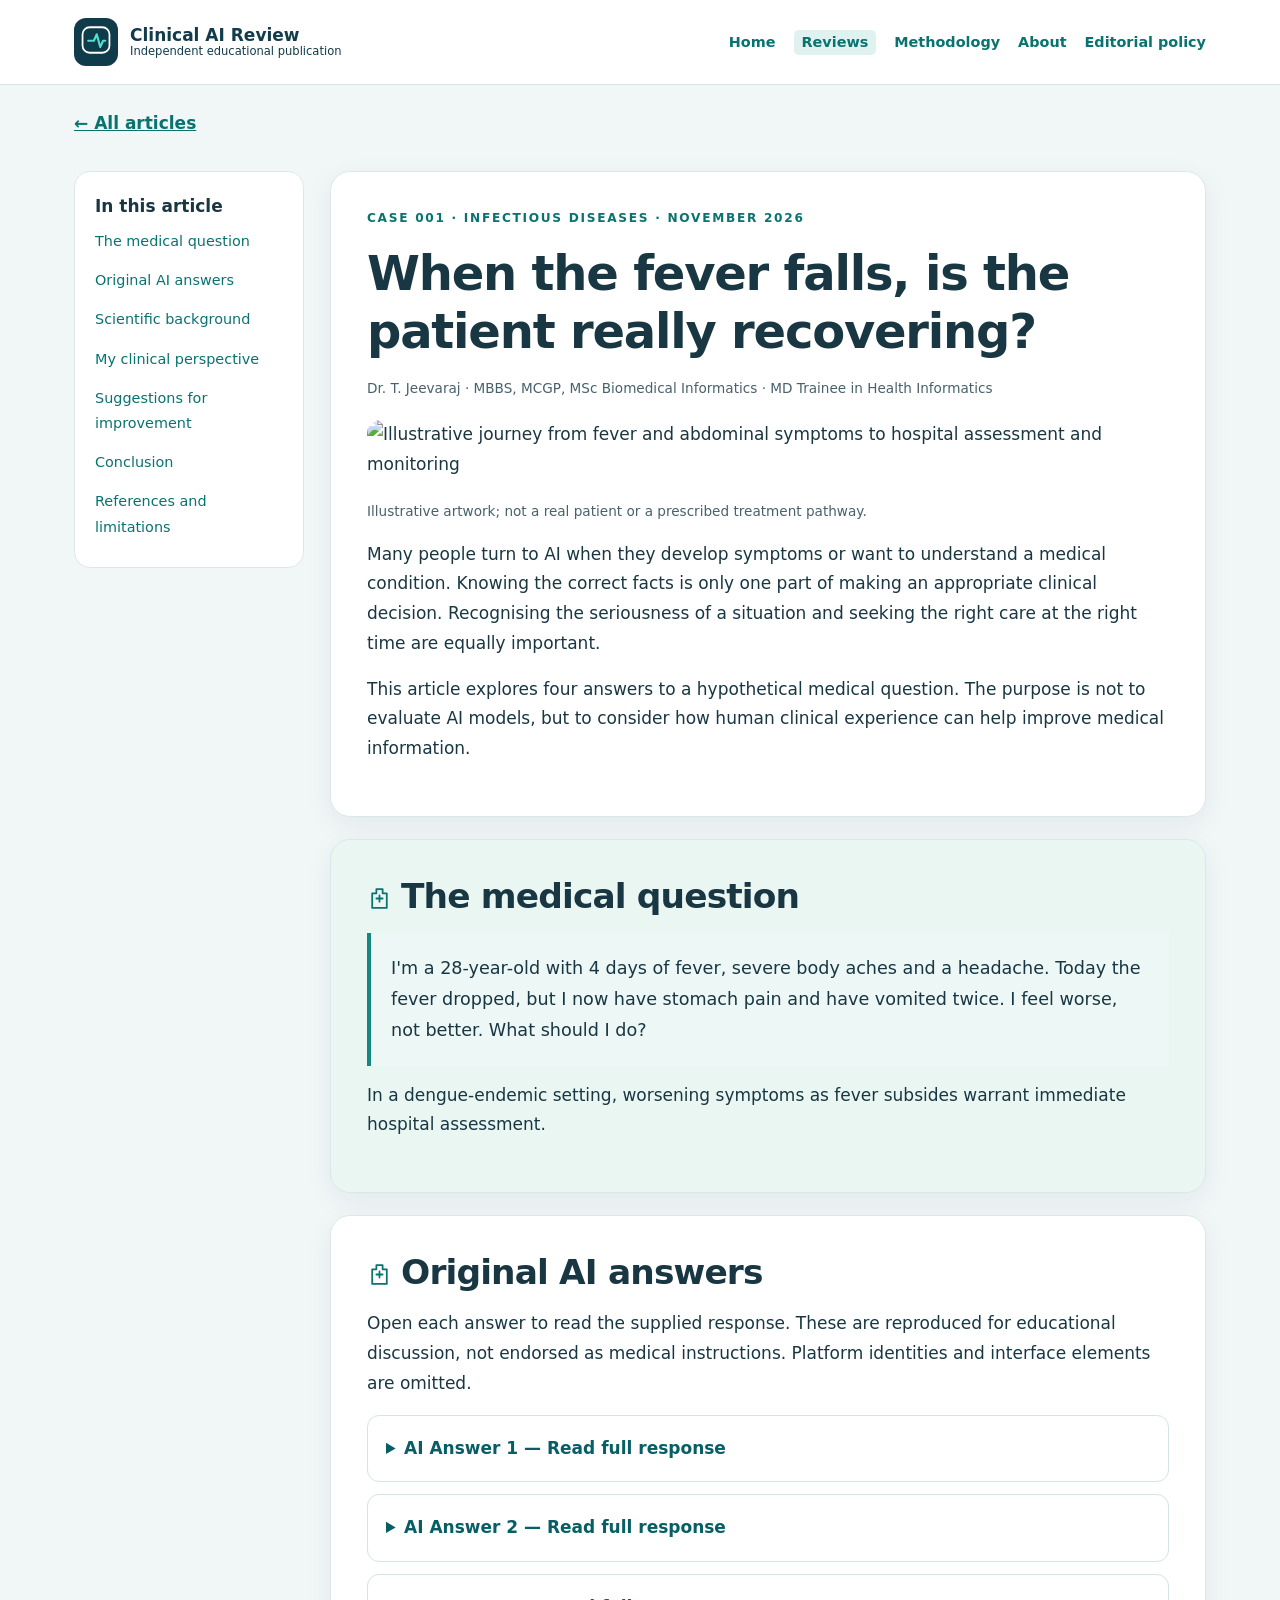
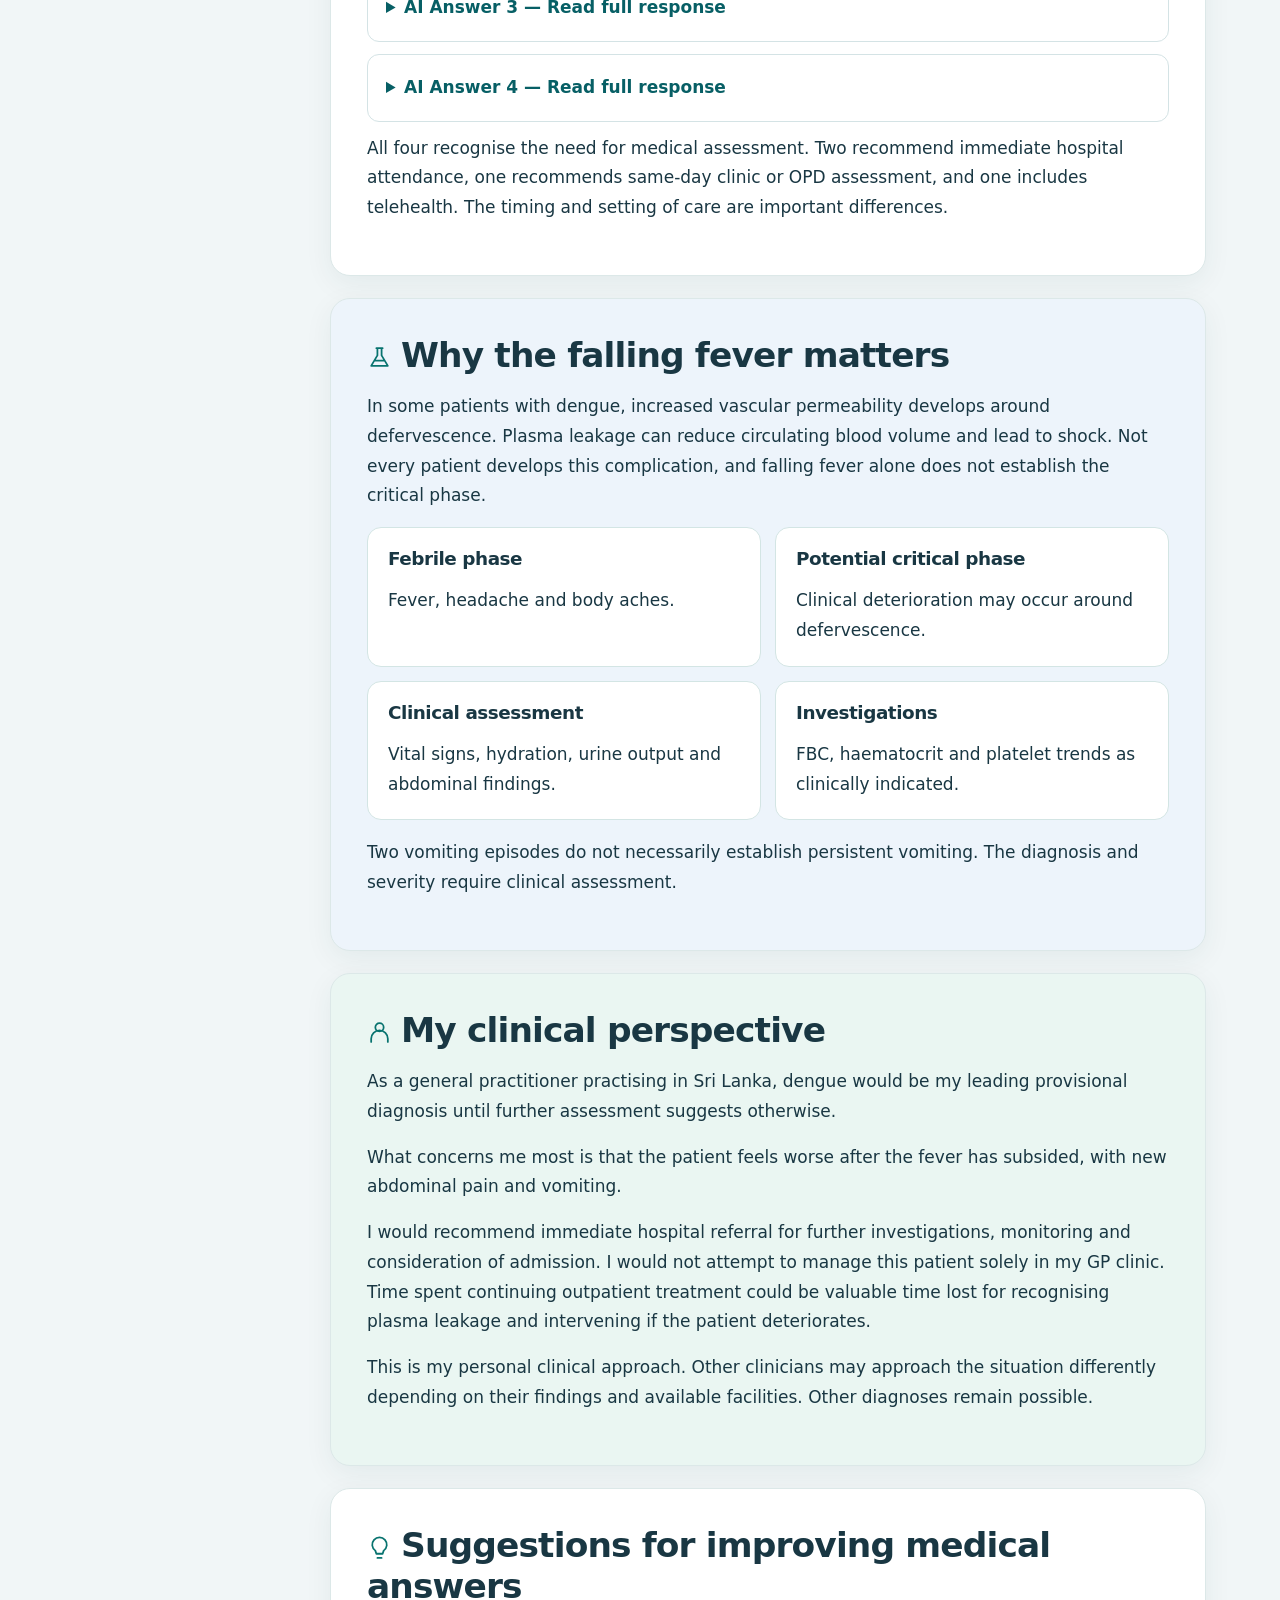
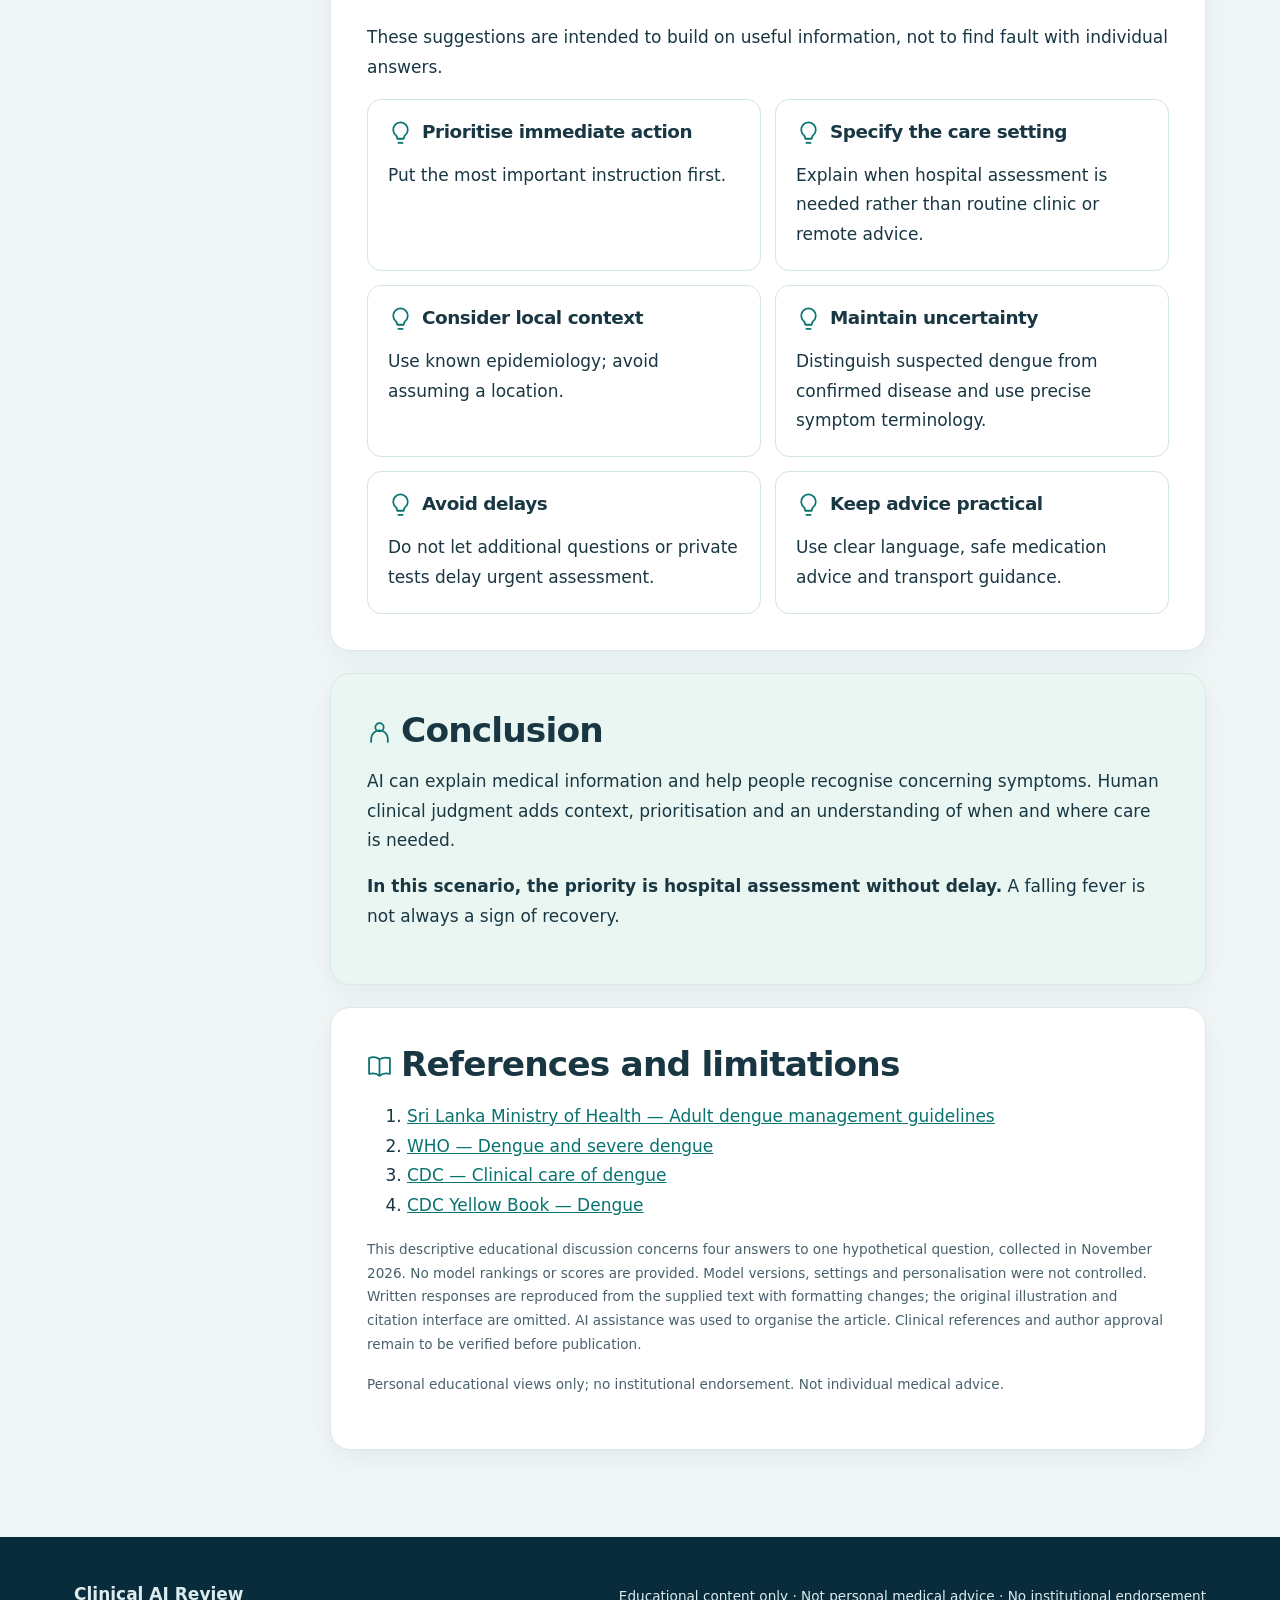
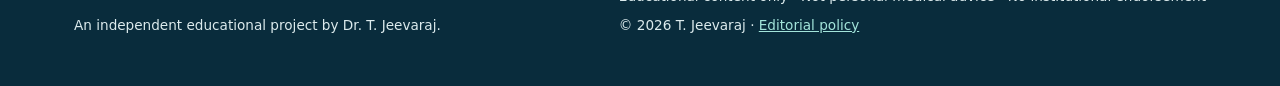
==== 001.html @ 54a38a6d "Add files via upload" ====
<!DOCTYPE html>

<html lang="en"><head>
<!-- GA4: public pages only; no advertising personalization -->
<meta charset="utf-8"/><meta content="width=device-width, initial-scale=1" name="viewport"/><meta content="#082b3b" name="theme-color"/><meta content="A clinical perspective on four AI-generated answers about possible dengue warning signs." name="description"/><title>When the fever falls, is the patient really recovering? | Clinical AI Review</title><link href="https://drjeevaraj.com/001.html" rel="canonical"/><link href="assets/favicon.svg" rel="icon" type="image/svg+xml"/><meta content="article" property="og:type"/><meta content="When the fever falls, is the patient really recovering?" property="og:title"/><meta content="A clinical perspective on four AI-generated answers about possible dengue warning signs." property="og:description"/><meta content="https://drjeevaraj.com/001.html" property="og:url"/><meta content="https://drjeevaraj.com/assets/001-dengue.webp" property="og:image"/><meta content="summary_large_image" name="twitter:card"/><style>*{box-sizing:border-box}html{scroll-behavior:smooth;scroll-padding-top:95px}body{margin:0;font:17px/1.75 system-ui,Segoe UI,Arial,sans-serif;color:#193743;background:#f1f6f7}a{color:#08736f}img{max-width:100%;display:block}h1,h2,h3{line-height:1.2;margin:0 0 16px;letter-spacing:-.025em}h1{font-size:clamp(2.3rem,5vw,4rem)}h2{font-size:clamp(1.5rem,3vw,2.15rem)}h3{font-size:1.15rem}p{margin:0 0 16px}.wrap{max-width:1180px;margin:auto;padding:0 24px}.header{background:white;position:sticky;top:0;z-index:10;border-bottom:1px solid #d6e4e5}.head-inner,.foot-grid{display:flex;align-items:center;justify-content:space-between;gap:24px;padding-block:18px}.brand{display:flex;align-items:center;gap:12px;text-decoration:none;color:#123b4b;font-weight:750;line-height:1.2}.brand small{display:block;font-size:.72rem;font-weight:400}.brand-symbol{background:#103b4b;color:white;border-radius:12px;padding:5px}.nav{display:flex;gap:18px;flex-wrap:wrap}.nav a{text-decoration:none;font-size:.9rem;font-weight:650}.nav [aria-current]{background:#e0f2ef;padding:0 8px;border-radius:5px}.menu-button{display:none}.skip{position:absolute;left:-9999px}.skip:focus{left:10px;top:10px;background:white;z-index:20}.hero{background:linear-gradient(120deg,#082c40,#12545c);color:white;padding:38px 0}.hero-grid{display:grid;grid-template-columns:1fr 1.2fr;gap:35px;align-items:center}.hero img{border-radius:18px;box-shadow:0 15px 35px #001d3955}.kicker{font-size:.76rem;font-weight:800;letter-spacing:.14em;text-transform:uppercase;color:#08736f}.hero .kicker{color:#9ee9df}.layout{display:grid;grid-template-columns:230px minmax(0,1fr);gap:26px;padding-block:32px 65px}.toc{position:sticky;top:105px;align-self:start;background:white;border:1px solid #dce8e8;border-radius:16px;padding:20px}.toc a{display:block;text-decoration:none;padding:7px 0;font-size:.9rem}.card{background:white;border:1px solid #dce8e8;border-radius:20px;padding:clamp(20px,4vw,36px);margin-bottom:22px;box-shadow:0 8px 28px #123b4610}.card.tint{background:#eaf6f2}.card.blue{background:#edf4fb}.meta{font-size:.85rem;color:#48616b}.cover{width:100%;border-radius:14px;margin:20px 0}.grid{display:grid;grid-template-columns:repeat(2,minmax(0,1fr));gap:14px}.tile{padding:20px;border-radius:14px;background:#fff;border:1px solid #d3e5e4}.tile p{margin:0}.icon{display:inline-flex;vertical-align:middle;margin-right:9px;color:#08736f}.icon svg{width:25px;height:25px;fill:none;stroke:currentColor;stroke-width:1.7;stroke-linecap:round;stroke-linejoin:round}blockquote{margin:15px 0;padding:20px;border-left:4px solid #15877e;background:#edf7f5;font-size:1.1rem}details{border:1px solid #d4e3e5;border-radius:12px;margin:12px 0;background:white}summary{cursor:pointer;padding:18px;font-weight:750;color:#075f65}.answer{padding:0 20px 20px;white-space:pre-wrap;overflow-wrap:anywhere;font-size:.96rem}.footer{background:#092c3c;color:#dcebed;padding:25px 0}.footer a{color:#a3e5db}.footer p{font-size:.85rem;margin:5px 0}.contact-mini{display:none}a:focus-visible,summary:focus-visible{outline:3px solid #c28a35;outline-offset:4px}@media(max-width:800px){.hero-grid,.layout{grid-template-columns:1fr}.toc{position:static}.head-inner,.foot-grid{flex-wrap:wrap}.nav{gap:12px}.grid{grid-template-columns:1fr}.header{position:static}}@media print{.header,.toc,.hero,.footer{display:none}.layout{display:block}.card{box-shadow:none;break-inside:auto}body{background:white}}</style></head><body><a class="skip" href="#main">Skip to content</a><header class="header"><div class="wrap head-inner"><a class="brand" href="index.html"><span aria-hidden="true" class="brand-symbol"><svg fill="none" height="34" viewbox="0 0 48 48" width="34"><rect height="36" rx="10" stroke="currentColor" stroke-width="2.5" width="38" x="5" y="6"></rect><path d="M13 25h8l4-9 5 18 4-9h3" stroke="#50e1ce" stroke-linecap="round" stroke-linejoin="round" stroke-width="3"></path></svg></span><span>Clinical <b>AI Review</b><small>Independent educational publication</small></span></a><nav aria-label="Main navigation" class="nav" id="nav"><a href="index.html">Home</a><a aria-current="page" href="reviews.html">Reviews</a><a href="methodology.html">Methodology</a><a href="about.html">About</a><a href="editorial-policy.html">Editorial policy</a></nav></div></header><main id="main"><div class="wrap" style="padding-top:24px"><a href="reviews.html" style="color:#08736f;font-weight:700">← All articles</a></div><div class="wrap layout"><aside aria-label="Article contents" class="toc"><strong>In this article</strong><a href="#scenario">The medical question</a><a href="#answers">Original AI answers</a><a href="#science">Scientific background</a><a href="#perspective">My clinical perspective</a><a href="#suggestions">Suggestions for improvement</a><a href="#conclusion">Conclusion</a><a href="#references">References and limitations</a></aside><article><section class="card"><p class="kicker">Case 001 · Infectious diseases · November 2026</p><h2 style="font-size:clamp(2rem,4vw,3rem)">When the fever falls, is the patient really recovering?</h2><p class="meta">Dr. T. Jeevaraj · MBBS, MCGP, MSc Biomedical Informatics · MD Trainee in Health Informatics</p><img alt="Illustrative journey from fever and abdominal symptoms to hospital assessment and monitoring" class="cover" src="assets/001-dengue.webp"/><p class="meta">Illustrative artwork; not a real patient or a prescribed treatment pathway.</p><p>Many people turn to AI when they develop symptoms or want to understand a medical condition. Knowing the correct facts is only one part of making an appropriate clinical decision. Recognising the seriousness of a situation and seeking the right care at the right time are equally important.</p><p>This article explores four answers to a hypothetical medical question. The purpose is not to evaluate AI models, but to consider how human clinical experience can help improve medical information.</p></section><section class="card tint" id="scenario"><h2><span aria-hidden="true" class="icon"><svg viewbox="0 0 24 24"><path d="M9 3h6v4h4v14H5V7h4z M9 12h6 M12 9v6"></path></svg></span>The medical question</h2><blockquote>I'm a 28-year-old with 4 days of fever, severe body aches and a headache. Today the fever dropped, but I now have stomach pain and have vomited twice. I feel worse, not better. What should I do?</blockquote><p>In a dengue-endemic setting, worsening symptoms as fever subsides warrant immediate hospital assessment.</p></section><section class="card" id="answers"><h2><span aria-hidden="true" class="icon"><svg viewbox="0 0 24 24"><path d="M9 3h6v4h4v14H5V7h4z M9 12h6 M12 9v6"></path></svg></span>Original AI answers</h2><p>Open each answer to read the supplied response. These are reproduced for educational discussion, not endorsed as medical instructions. Platform identities and interface elements are omitted.</p><details><summary>AI Answer 1 — Read full response</summary><div class="answer">Urgent medical attention needed – go to hospital now

I am concerned about your symptoms, particularly the combination of:
Four days of fever.
Severe body aches and headache.
Fever suddenly decreasing today.
New abdominal pain.
Vomiting twice.
Feeling worse despite the fever coming down.

Please do not assume that the falling fever means you are recovering.
One important possibility is dengue fever with warning signs, particularly as you are in Sri Lanka.

1. Why I am concerned
In dengue, the period around the time the fever subsides can be particularly dangerous.
The critical phase of dengue
Days 1–3: Fever, headache, muscle and joint pain.
Days 3–7: Fever may decrease, but plasma leakage can develop.
Recovery phase: Fluid balance gradually normalises.
Important: Abdominal pain and persistent vomiting are recognised dengue warning signs.
The underlying concern is plasma leakage from blood vessels, which can reduce circulating blood volume and potentially cause dengue shock.
Other conditions, including other viral infections and gastrointestinal illnesses, are also possible. You need an in-person assessment to distinguish them.

2. What you should do now
Go to the nearest hospital emergency department immediately. Do not wait until tomorrow.
Tell the doctor: "I have had four days of fever. The fever has subsided today, but I developed abdominal pain and vomiting and feel increasingly unwell. I am concerned about dengue warning signs."
The doctor may need to arrange:
Full Blood Count (FBC), including platelet count and haematocrit.
Serial FBC monitoring to assess trends.
Dengue testing, depending on the day of illness and clinical assessment.
Assessment of blood pressure, pulse, hydration and urine output.
Further investigations if necessary.
Sri Lanka's Ministry of Health dengue guidelines specifically identify abdominal pain and persistent vomiting after day three as admission warning signs.

3. While travelling to hospital
Do not drive yourself. Ask someone to accompany you.
If you can tolerate fluids, take small, frequent sips.
Avoid aspirin, ibuprofen, diclofenac and mefenamic acid.
Do not take steroids.
Avoid unnecessary medications.
Do not delay hospital assessment to obtain a blood test privately.
If you develop faintness, cold clammy hands, difficulty breathing, bleeding, confusion or severe weakness, seek emergency ambulance assistance.

4. A nearby hospital
If you are currently in Kataragama:
District Hospital Kataragama
Kataragama, Sri Lanka
Phone: +94 47 223 5261
Listed as open 24 hours
If you are elsewhere, go to your nearest hospital emergency department instead.

5. Please answer these questions when you can – but do not delay going to hospital
Where exactly is your abdominal pain: upper abdomen, around the navel, or lower abdomen?
Is the pain mild, moderate or severe?
Are you able to drink water without vomiting?
When did you last pass urine?
Have you noticed any bleeding from your gums or nose, red spots on your skin, or black stools?
My main message: A falling fever accompanied by new abdominal pain and vomiting on day four is a potentially important warning pattern for dengue. Early hospital assessment and monitoring can prevent serious complications. Please go now.</div><div class="meta" style="padding:0 20px 20px">Original answer included national and WHO sources. See references below. Local hospital details have not been verified; do not abruptly stop prescribed steroids.</div></details><details><summary>AI Answer 2 — Read full response</summary><div class="answer">Please get to a hospital today, now rather than tomorrow. The pattern you describe is a recognised warning sign, and it's better to be checked and told it's nothing.

Why this is concerning: Fever for several days, then the fever falling off while you feel worse, with abdominal pain and repeated vomiting, is the classic picture of the "critical phase" of dengue, which typically begins around days 3 to 7 as the fever settles. Dengue is common in Sri Lanka. In this phase, plasma can leak out of blood vessels and platelets can fall, and people can deteriorate quickly even though the fever has gone. Other illnesses can look similar (typhoid, leptospirosis, appendicitis and others), so you need an examination and blood tests either way. I can't diagnose you from here.

What to do:
- Go to the nearest government hospital with an emergency or treatment unit, or a hospital with a lab that can do a same-day full blood count with haematocrit. If someone can take you, go now. If you feel faint or can't get there safely, call 1990 (Suwa Seriya).
- Tell them the day your fever started, the day it dropped, and that you have abdominal pain and vomiting. Ask for a full blood count with haematocrit and for monitoring.

Call an ambulance or go immediately if you have:
- Worsening or severe abdominal pain, or vomiting that won't stop
- Any bleeding (gums, nose, black or bloody stool or vomit, heavy period)
- Drowsiness, confusion or restlessness
- Cold, clammy hands and feet, dizziness or fainting when you stand
- Very little urine, or none for 6 hours or more
- Difficulty breathing

Until you're seen:
- Sip fluids steadily, such as ORS, king coconut water or rice water, even if you only manage small amounts.
- If you need something for pain or fever, use paracetamol only. Avoid ibuprofen, diclofenac, aspirin and other anti-inflammatories, which can increase bleeding risk.
- Don't take herbal remedies or injections from unsupervised sources.

If you're alone, let someone know where you are and that you're heading to hospital. I hope it turns out to be something manageable. Do you have someone who can take you?</div></details><details><summary>AI Answer 3 — Read full response</summary><div class="answer">Seek urgent medical evaluation today. Feeling significantly worse with new stomach pain and persistent vomiting right after a 4-day fever drops is a classic red flag—particularly in regions like Sri Lanka where dengue fever is common.

In dengue, the period right when the fever subsides (typically days 3 to 7) marks the start of the critical phase. Rather than signaling recovery, a drop in fever accompanied by severe abdominal pain, persistent vomiting, or worsening fatigue can indicate plasma leakage and requires prompt clinical assessment and a blood test (such as a Full Blood Count to check platelets and hematocrit).

Immediate Steps to Take
1. Go to an urgent care clinic or hospital outpatient department (OPD) today for a physical exam and blood tests. Do not wait to see if it improves overnight.
2. Avoid NSAIDs and aspirin. Do not take ibuprofen, diclofenac, mefenamic acid, naproxen, or aspirin for pain or body aches—these increase the risk of serious bleeding if you have dengue. Only use paracetamol (acetaminophen) if needed for pain, staying within safe dosing limits.
3. Hydrate carefully. Take small, frequent sips of oral rehydration solution (ORS), king coconut water, clear broth, or water to replace fluids lost from vomiting. Avoid dark-colored drinks (like cola or red/brown juices) so they aren't confused with blood if you vomit again.
4. Rest completely and arrange for someone to accompany you to the clinic or stay with you.

Go to the Emergency Room (ETU) Immediately If You Develop:
- Severe or worsening abdominal pain or tenderness
- Inability to keep any fluids down (persistent vomiting)
- Bleeding from your gums or nose, blood in your vomit, or black/tarry stools
- Dizziness, lightheadedness, fainting, or cold, clammy skin
- Extreme restlessness, drowsiness, or difficulty breathing

Want to know what specific blood tests a doctor will likely run and how to prepare for the visit?</div></details><details><summary>AI Answer 4 — Read full response</summary><div class="answer">Seek medical evaluation promptly—today if possible.
Your symptoms (4 days of fever + severe body aches + headache, then fever dropping but new stomach pain + vomiting and feeling worse) are not something to “wait out” at home. The shift after the fever falls can occur with common viral illnesses, but it can also signal complications or other conditions that need assessment (dehydration, secondary infection, or regionally important illnesses such as dengue or other vector-borne diseases, among others).

What to do right now
Contact a doctor, urgent care, or telehealth service today and describe the full timeline.
Go to an emergency department / ER sooner if you develop any of these: inability to keep fluids down, severe or worsening abdominal pain, high fever returning, dizziness/lightheadedness, confusion, bloody vomit or stool, chest pain, difficulty breathing, reduced urine output, or signs of severe dehydration.
Sip clear fluids (oral rehydration solution, water, diluted electrolyte drinks) in small amounts frequently. Avoid solid food until vomiting settles; then restart with bland items if tolerated.
Rest. Do not take additional over-the-counter medications (especially NSAIDs like ibuprofen or aspirin if there is any concern for bleeding risk or certain infections) without medical advice. Acetaminophen/paracetamol may be appropriate for residual aches if a clinician confirms it is safe for you, but confirm dosing and suitability first.
Note any recent travel, insect bites, sick contacts, food history, or other symptoms (rash, bleeding gums, joint pain, etc.) to tell the clinician.
This is not a diagnosis and cannot replace an in-person evaluation with history, exam, and any needed tests (blood work, etc.). Feeling worse after the fever breaks is a reason to get checked rather than assume recovery is underway.
If you are in an area with known circulating infections that feature fever followed by GI symptoms, mention that local context to the clinician. Please get assessed soon.</div></details><p>All four recognise the need for medical assessment. Two recommend immediate hospital attendance, one recommends same-day clinic or OPD assessment, and one includes telehealth. The timing and setting of care are important differences.</p></section><section class="card blue" id="science"><h2><span aria-hidden="true" class="icon"><svg viewbox="0 0 24 24"><path d="M9 3h6 M10 3v7l-6 10h16l-6-10V3 M7 15h10"></path></svg></span>Why the falling fever matters</h2><p>In some patients with dengue, increased vascular permeability develops around defervescence. Plasma leakage can reduce circulating blood volume and lead to shock. Not every patient develops this complication, and falling fever alone does not establish the critical phase.</p><div class="grid"><div class="tile"><h3>Febrile phase</h3><p>Fever, headache and body aches.</p></div><div class="tile"><h3>Potential critical phase</h3><p>Clinical deterioration may occur around defervescence.</p></div><div class="tile"><h3>Clinical assessment</h3><p>Vital signs, hydration, urine output and abdominal findings.</p></div><div class="tile"><h3>Investigations</h3><p>FBC, haematocrit and platelet trends as clinically indicated.</p></div></div><p style="margin-top:18px">Two vomiting episodes do not necessarily establish persistent vomiting. The diagnosis and severity require clinical assessment.</p></section><section class="card tint" id="perspective"><h2><span aria-hidden="true" class="icon"><svg viewbox="0 0 24 24"><circle cx="12" cy="7" r="4"></circle><path d="M4 21v-3a8 8 0 0 1 16 0v3"></path></svg></span>My clinical perspective</h2><p>As a general practitioner practising in Sri Lanka, dengue would be my leading provisional diagnosis until further assessment suggests otherwise.</p><p>What concerns me most is that the patient feels worse after the fever has subsided, with new abdominal pain and vomiting.</p><p>I would recommend immediate hospital referral for further investigations, monitoring and consideration of admission. I would not attempt to manage this patient solely in my GP clinic. Time spent continuing outpatient treatment could be valuable time lost for recognising plasma leakage and intervening if the patient deteriorates.</p><p>This is my personal clinical approach. Other clinicians may approach the situation differently depending on their findings and available facilities. Other diagnoses remain possible.</p></section><section class="card" id="suggestions"><h2><span aria-hidden="true" class="icon"><svg viewbox="0 0 24 24"><path d="M9 18h6 M10 22h4 M8 15a7 7 0 1 1 8 0l-1 3H9z"></path></svg></span>Suggestions for improving medical answers</h2><p>These suggestions are intended to build on useful information, not to find fault with individual answers.</p><div class="grid"><div class="tile"><h3><span aria-hidden="true" class="icon"><svg viewbox="0 0 24 24"><path d="M9 18h6 M10 22h4 M8 15a7 7 0 1 1 8 0l-1 3H9z"></path></svg></span>Prioritise immediate action</h3><p>Put the most important instruction first.</p></div><div class="tile"><h3><span aria-hidden="true" class="icon"><svg viewbox="0 0 24 24"><path d="M9 18h6 M10 22h4 M8 15a7 7 0 1 1 8 0l-1 3H9z"></path></svg></span>Specify the care setting</h3><p>Explain when hospital assessment is needed rather than routine clinic or remote advice.</p></div><div class="tile"><h3><span aria-hidden="true" class="icon"><svg viewbox="0 0 24 24"><path d="M9 18h6 M10 22h4 M8 15a7 7 0 1 1 8 0l-1 3H9z"></path></svg></span>Consider local context</h3><p>Use known epidemiology; avoid assuming a location.</p></div><div class="tile"><h3><span aria-hidden="true" class="icon"><svg viewbox="0 0 24 24"><path d="M9 18h6 M10 22h4 M8 15a7 7 0 1 1 8 0l-1 3H9z"></path></svg></span>Maintain uncertainty</h3><p>Distinguish suspected dengue from confirmed disease and use precise symptom terminology.</p></div><div class="tile"><h3><span aria-hidden="true" class="icon"><svg viewbox="0 0 24 24"><path d="M9 18h6 M10 22h4 M8 15a7 7 0 1 1 8 0l-1 3H9z"></path></svg></span>Avoid delays</h3><p>Do not let additional questions or private tests delay urgent assessment.</p></div><div class="tile"><h3><span aria-hidden="true" class="icon"><svg viewbox="0 0 24 24"><path d="M9 18h6 M10 22h4 M8 15a7 7 0 1 1 8 0l-1 3H9z"></path></svg></span>Keep advice practical</h3><p>Use clear language, safe medication advice and transport guidance.</p></div></div></section><section class="card tint" id="conclusion"><h2><span aria-hidden="true" class="icon"><svg viewbox="0 0 24 24"><circle cx="12" cy="7" r="4"></circle><path d="M4 21v-3a8 8 0 0 1 16 0v3"></path></svg></span>Conclusion</h2><p>AI can explain medical information and help people recognise concerning symptoms. Human clinical judgment adds context, prioritisation and an understanding of when and where care is needed.</p><p><strong>In this scenario, the priority is hospital assessment without delay.</strong> A falling fever is not always a sign of recovery.</p></section><section class="card" id="references"><h2><span aria-hidden="true" class="icon"><svg viewbox="0 0 24 24"><path d="M12 5v16 M12 5C8 2 4 3 2 4v15c4-1 7-1 10 2 3-3 6-3 10-2V4c-4-1-7-1-10 1z"></path></svg></span>References and limitations</h2><ol><li><a href="https://www.dengue.health.gov.lk/web/phocadownload/guidelines_on_management_of_dengue_fever_and_dengue_haemorrhagic_fever_in_adults.pdf">Sri Lanka Ministry of Health — Adult dengue management guidelines</a></li><li><a href="https://www.who.int/news-room/fact-sheets/detail/dengue-and-severe-dengue">WHO — Dengue and severe dengue</a></li><li><a href="https://www.cdc.gov/dengue/hcp/clinical-care/">CDC — Clinical care of dengue</a></li><li><a href="https://www.cdc.gov/yellow-book/hcp/travel-associated-infections-diseases/dengue.html">CDC Yellow Book — Dengue</a></li></ol><p class="meta">This descriptive educational discussion concerns four answers to one hypothetical question, collected in November 2026. No model rankings or scores are provided. Model versions, settings and personalisation were not controlled. Written responses are reproduced from the supplied text with formatting changes; the original illustration and citation interface are omitted. AI assistance was used to organise the article. Clinical references and author approval remain to be verified before publication.</p><p class="meta">Personal educational views only; no institutional endorsement. Not individual medical advice.</p></section></article></div></main><footer class="footer"><div class="wrap foot-grid"><div><strong>Clinical AI Review</strong><p>An independent educational project by Dr. T. Jeevaraj.</p></div><div><p>Educational content only · Not personal medical advice · No institutional endorsement</p><p>© 2026 T. Jeevaraj · <a href="editorial-policy.html">Editorial policy</a></p></div></div></footer></body></html>
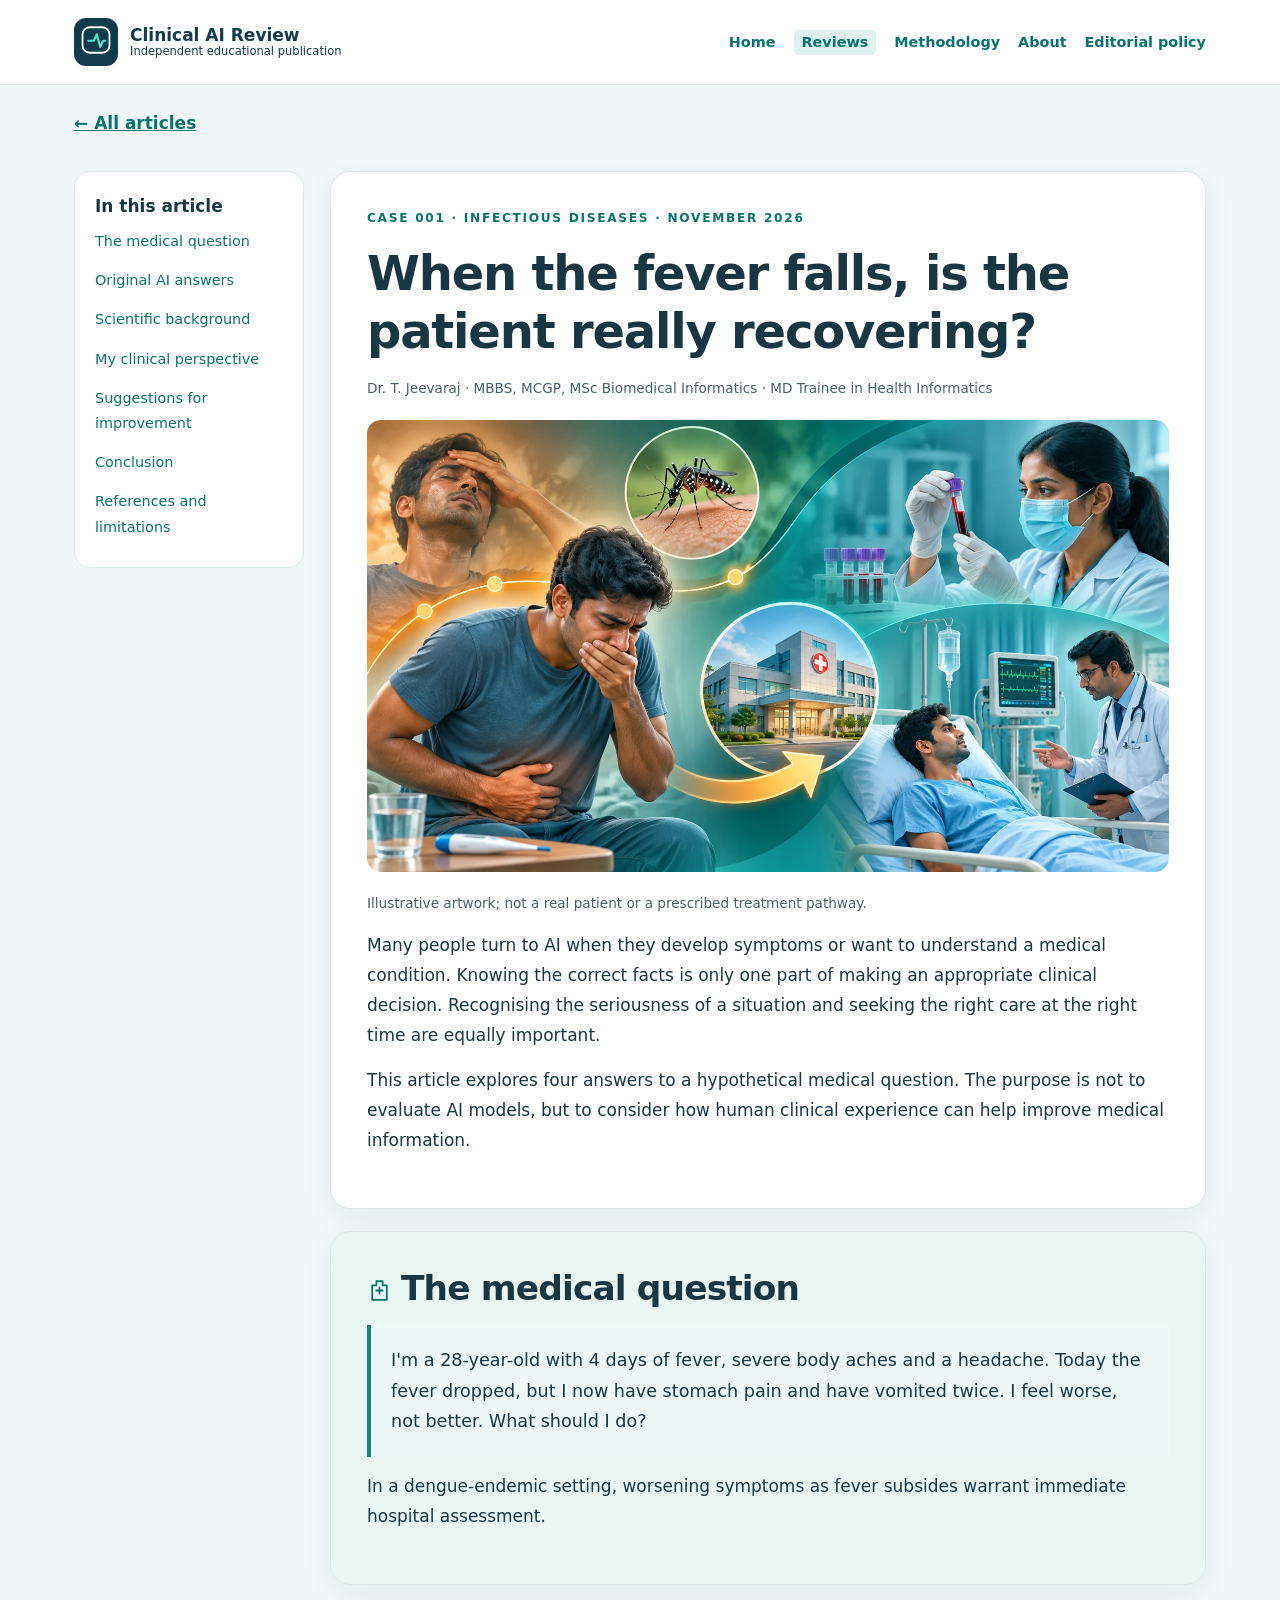
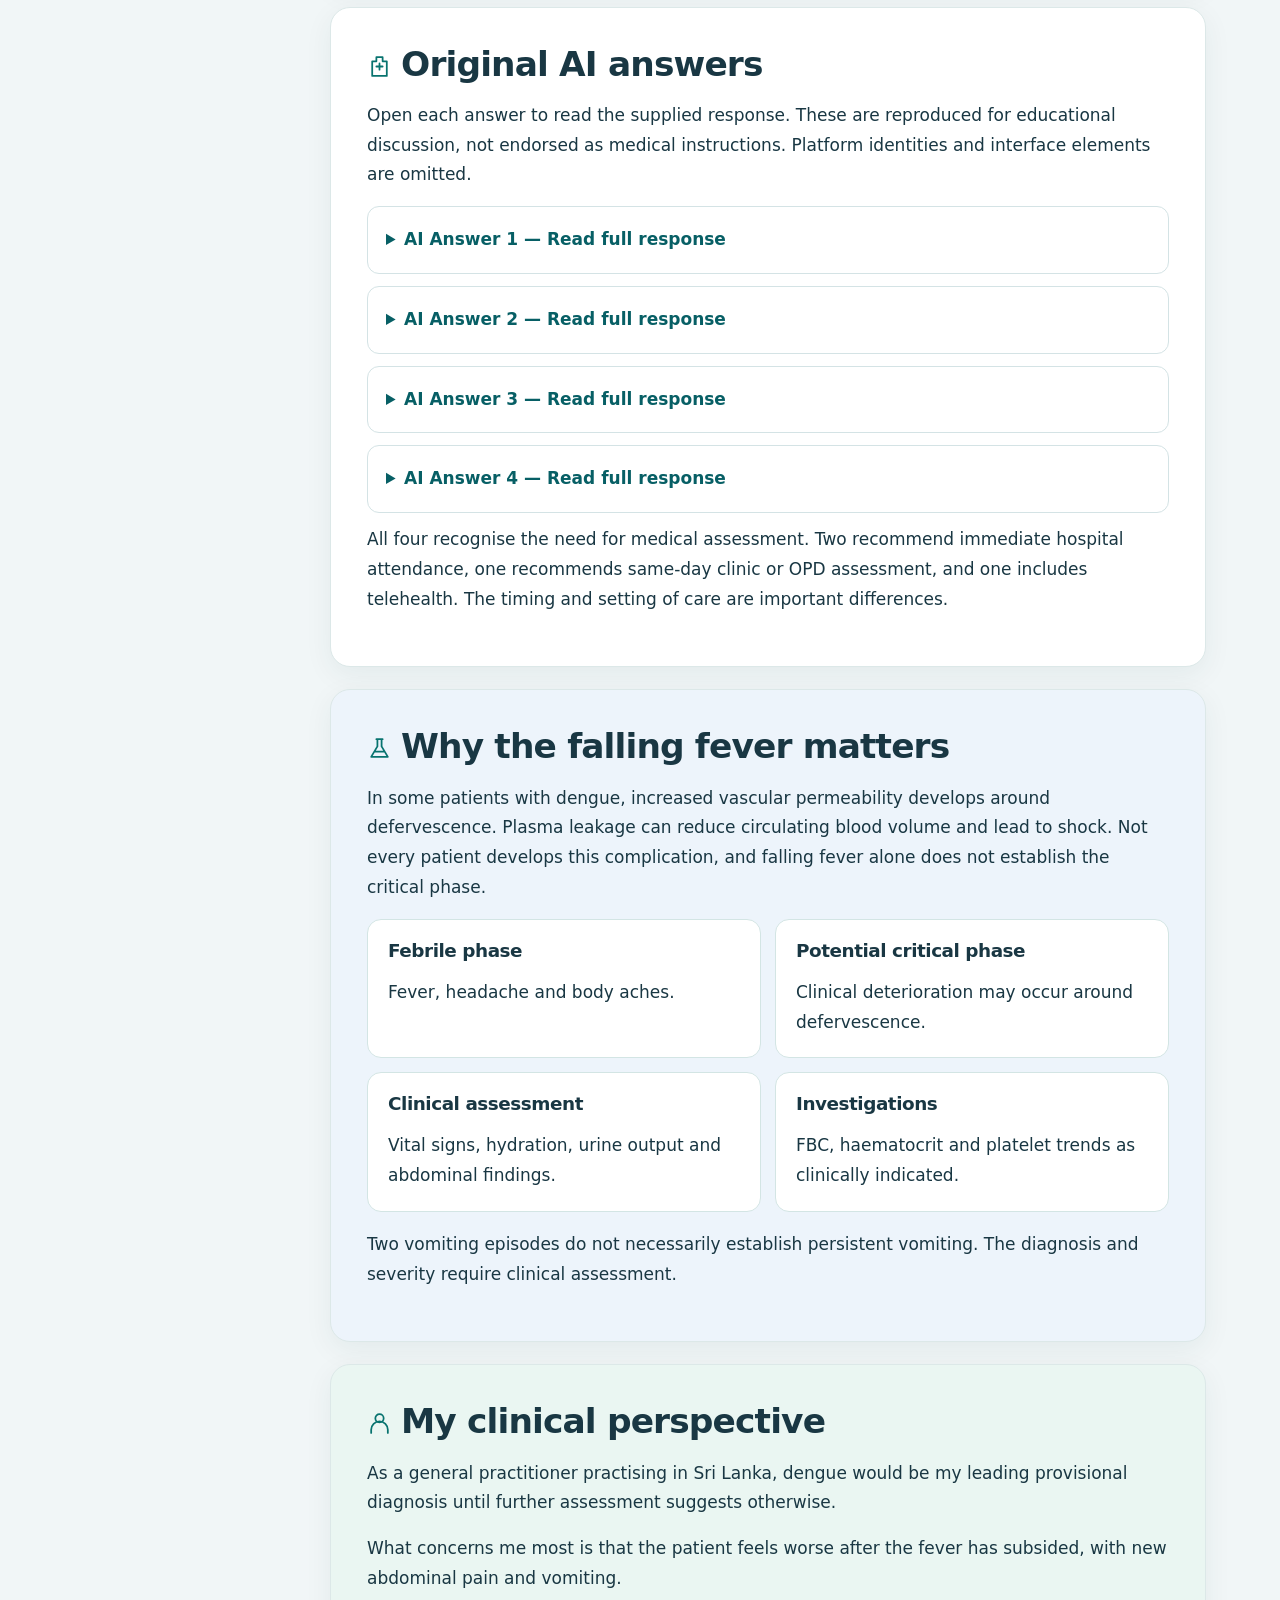
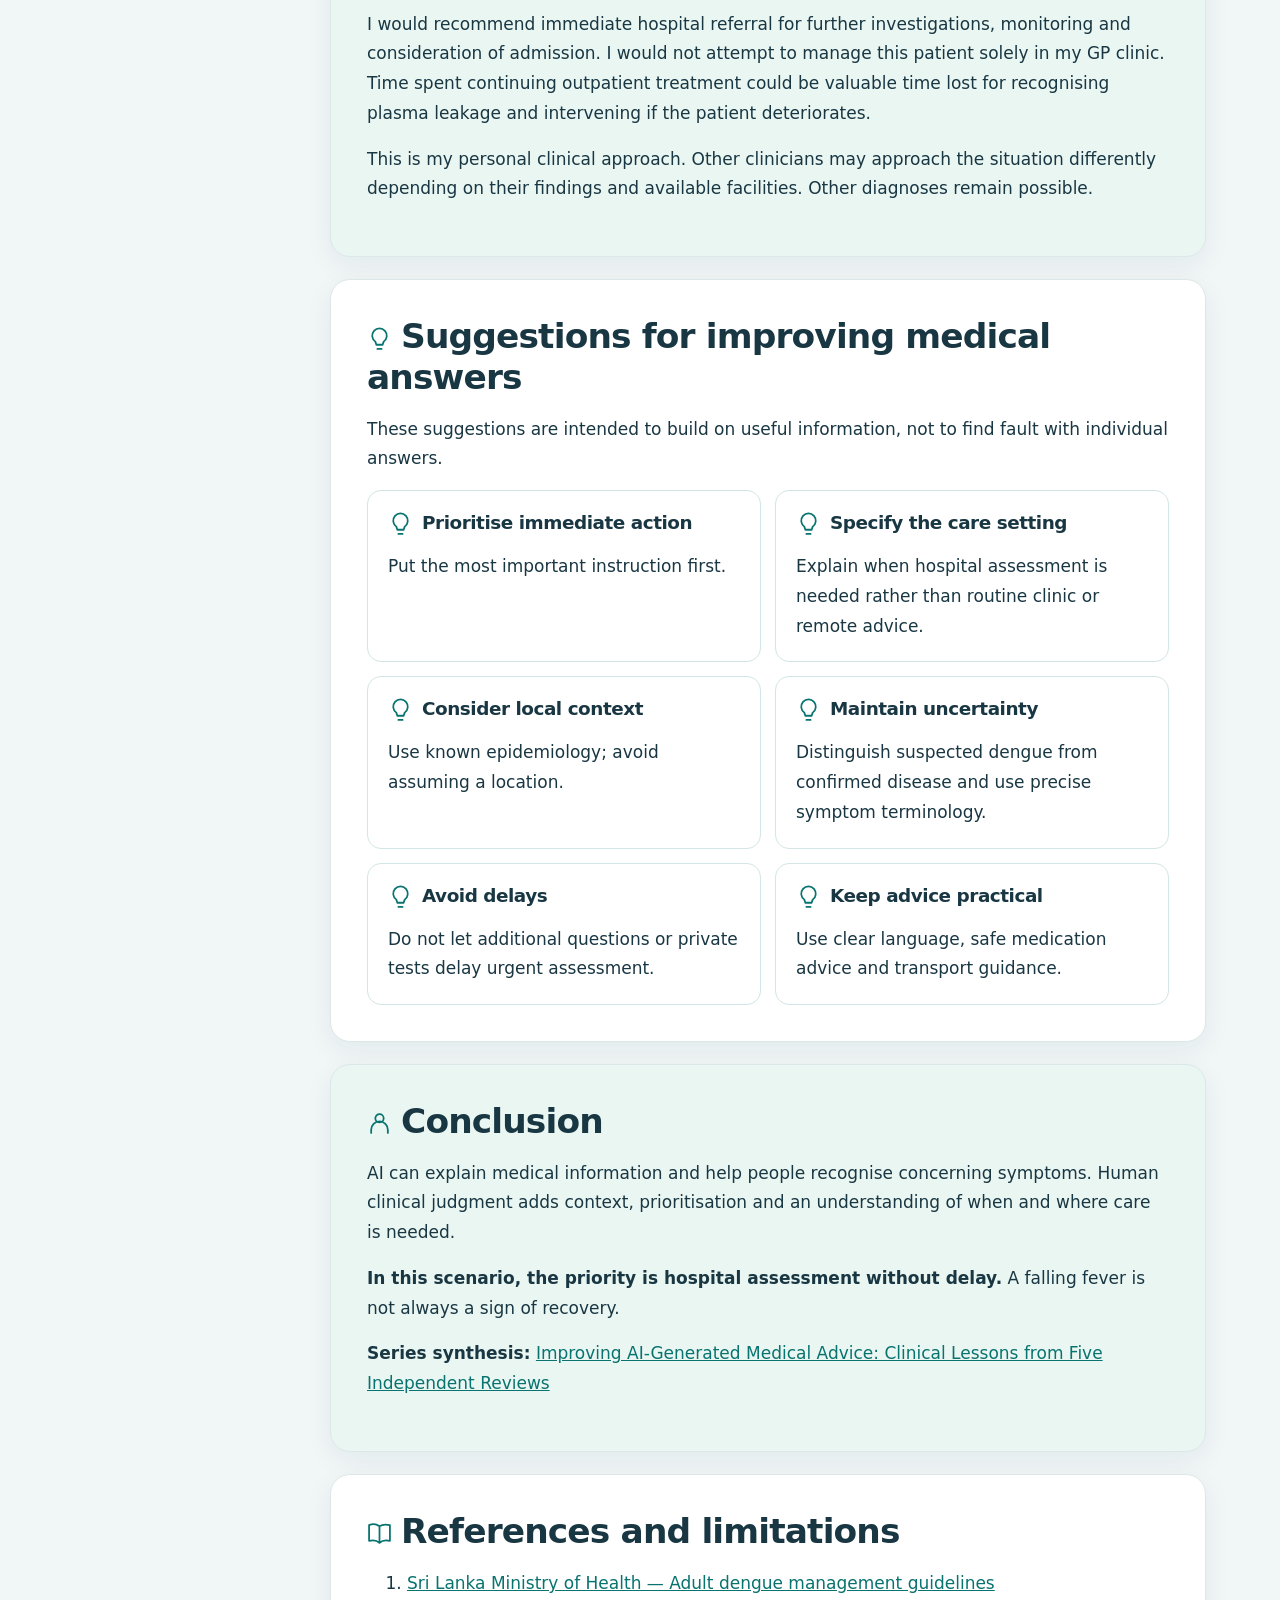
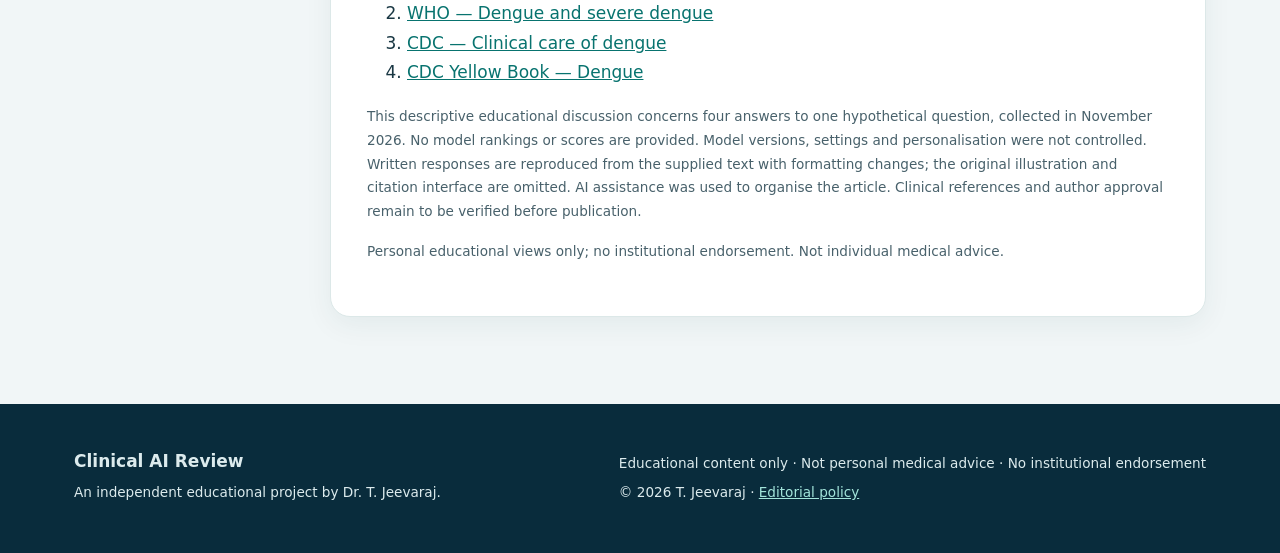
==== commit 09745e81: "Add files via upload" ====
--- a/001.html
+++ b/001.html
@@ -107,4 +107,4 @@
 Rest. Do not take additional over-the-counter medications (especially NSAIDs like ibuprofen or aspirin if there is any concern for bleeding risk or certain infections) without medical advice. Acetaminophen/paracetamol may be appropriate for residual aches if a clinician confirms it is safe for you, but confirm dosing and suitability first.
 Note any recent travel, insect bites, sick contacts, food history, or other symptoms (rash, bleeding gums, joint pain, etc.) to tell the clinician.
 This is not a diagnosis and cannot replace an in-person evaluation with history, exam, and any needed tests (blood work, etc.). Feeling worse after the fever breaks is a reason to get checked rather than assume recovery is underway.
-If you are in an area with known circulating infections that feature fever followed by GI symptoms, mention that local context to the clinician. Please get assessed soon.</div></details><p>All four recognise the need for medical assessment. Two recommend immediate hospital attendance, one recommends same-day clinic or OPD assessment, and one includes telehealth. The timing and setting of care are important differences.</p></section><section class="card blue" id="science"><h2><span aria-hidden="true" class="icon"><svg viewbox="0 0 24 24"><path d="M9 3h6 M10 3v7l-6 10h16l-6-10V3 M7 15h10"></path></svg></span>Why the falling fever matters</h2><p>In some patients with dengue, increased vascular permeability develops around defervescence. Plasma leakage can reduce circulating blood volume and lead to shock. Not every patient develops this complication, and falling fever alone does not establish the critical phase.</p><div class="grid"><div class="tile"><h3>Febrile phase</h3><p>Fever, headache and body aches.</p></div><div class="tile"><h3>Potential critical phase</h3><p>Clinical deterioration may occur around defervescence.</p></div><div class="tile"><h3>Clinical assessment</h3><p>Vital signs, hydration, urine output and abdominal findings.</p></div><div class="tile"><h3>Investigations</h3><p>FBC, haematocrit and platelet trends as clinically indicated.</p></div></div><p style="margin-top:18px">Two vomiting episodes do not necessarily establish persistent vomiting. The diagnosis and severity require clinical assessment.</p></section><section class="card tint" id="perspective"><h2><span aria-hidden="true" class="icon"><svg viewbox="0 0 24 24"><circle cx="12" cy="7" r="4"></circle><path d="M4 21v-3a8 8 0 0 1 16 0v3"></path></svg></span>My clinical perspective</h2><p>As a general practitioner practising in Sri Lanka, dengue would be my leading provisional diagnosis until further assessment suggests otherwise.</p><p>What concerns me most is that the patient feels worse after the fever has subsided, with new abdominal pain and vomiting.</p><p>I would recommend immediate hospital referral for further investigations, monitoring and consideration of admission. I would not attempt to manage this patient solely in my GP clinic. Time spent continuing outpatient treatment could be valuable time lost for recognising plasma leakage and intervening if the patient deteriorates.</p><p>This is my personal clinical approach. Other clinicians may approach the situation differently depending on their findings and available facilities. Other diagnoses remain possible.</p></section><section class="card" id="suggestions"><h2><span aria-hidden="true" class="icon"><svg viewbox="0 0 24 24"><path d="M9 18h6 M10 22h4 M8 15a7 7 0 1 1 8 0l-1 3H9z"></path></svg></span>Suggestions for improving medical answers</h2><p>These suggestions are intended to build on useful information, not to find fault with individual answers.</p><div class="grid"><div class="tile"><h3><span aria-hidden="true" class="icon"><svg viewbox="0 0 24 24"><path d="M9 18h6 M10 22h4 M8 15a7 7 0 1 1 8 0l-1 3H9z"></path></svg></span>Prioritise immediate action</h3><p>Put the most important instruction first.</p></div><div class="tile"><h3><span aria-hidden="true" class="icon"><svg viewbox="0 0 24 24"><path d="M9 18h6 M10 22h4 M8 15a7 7 0 1 1 8 0l-1 3H9z"></path></svg></span>Specify the care setting</h3><p>Explain when hospital assessment is needed rather than routine clinic or remote advice.</p></div><div class="tile"><h3><span aria-hidden="true" class="icon"><svg viewbox="0 0 24 24"><path d="M9 18h6 M10 22h4 M8 15a7 7 0 1 1 8 0l-1 3H9z"></path></svg></span>Consider local context</h3><p>Use known epidemiology; avoid assuming a location.</p></div><div class="tile"><h3><span aria-hidden="true" class="icon"><svg viewbox="0 0 24 24"><path d="M9 18h6 M10 22h4 M8 15a7 7 0 1 1 8 0l-1 3H9z"></path></svg></span>Maintain uncertainty</h3><p>Distinguish suspected dengue from confirmed disease and use precise symptom terminology.</p></div><div class="tile"><h3><span aria-hidden="true" class="icon"><svg viewbox="0 0 24 24"><path d="M9 18h6 M10 22h4 M8 15a7 7 0 1 1 8 0l-1 3H9z"></path></svg></span>Avoid delays</h3><p>Do not let additional questions or private tests delay urgent assessment.</p></div><div class="tile"><h3><span aria-hidden="true" class="icon"><svg viewbox="0 0 24 24"><path d="M9 18h6 M10 22h4 M8 15a7 7 0 1 1 8 0l-1 3H9z"></path></svg></span>Keep advice practical</h3><p>Use clear language, safe medication advice and transport guidance.</p></div></div></section><section class="card tint" id="conclusion"><h2><span aria-hidden="true" class="icon"><svg viewbox="0 0 24 24"><circle cx="12" cy="7" r="4"></circle><path d="M4 21v-3a8 8 0 0 1 16 0v3"></path></svg></span>Conclusion</h2><p>AI can explain medical information and help people recognise concerning symptoms. Human clinical judgment adds context, prioritisation and an understanding of when and where care is needed.</p><p><strong>In this scenario, the priority is hospital assessment without delay.</strong> A falling fever is not always a sign of recovery.</p></section><section class="card" id="references"><h2><span aria-hidden="true" class="icon"><svg viewbox="0 0 24 24"><path d="M12 5v16 M12 5C8 2 4 3 2 4v15c4-1 7-1 10 2 3-3 6-3 10-2V4c-4-1-7-1-10 1z"></path></svg></span>References and limitations</h2><ol><li><a href="https://www.dengue.health.gov.lk/web/phocadownload/guidelines_on_management_of_dengue_fever_and_dengue_haemorrhagic_fever_in_adults.pdf">Sri Lanka Ministry of Health — Adult dengue management guidelines</a></li><li><a href="https://www.who.int/news-room/fact-sheets/detail/dengue-and-severe-dengue">WHO — Dengue and severe dengue</a></li><li><a href="https://www.cdc.gov/dengue/hcp/clinical-care/">CDC — Clinical care of dengue</a></li><li><a href="https://www.cdc.gov/yellow-book/hcp/travel-associated-infections-diseases/dengue.html">CDC Yellow Book — Dengue</a></li></ol><p class="meta">This descriptive educational discussion concerns four answers to one hypothetical question, collected in November 2026. No model rankings or scores are provided. Model versions, settings and personalisation were not controlled. Written responses are reproduced from the supplied text with formatting changes; the original illustration and citation interface are omitted. AI assistance was used to organise the article. Clinical references and author approval remain to be verified before publication.</p><p class="meta">Personal educational views only; no institutional endorsement. Not individual medical advice.</p></section></article></div></main><footer class="footer"><div class="wrap foot-grid"><div><strong>Clinical AI Review</strong><p>An independent educational project by Dr. T. Jeevaraj.</p></div><div><p>Educational content only · Not personal medical advice · No institutional endorsement</p><p>© 2026 T. Jeevaraj · <a href="editorial-policy.html">Editorial policy</a></p></div></div></footer></body></html>+If you are in an area with known circulating infections that feature fever followed by GI symptoms, mention that local context to the clinician. Please get assessed soon.</div></details><p>All four recognise the need for medical assessment. Two recommend immediate hospital attendance, one recommends same-day clinic or OPD assessment, and one includes telehealth. The timing and setting of care are important differences.</p></section><section class="card blue" id="science"><h2><span aria-hidden="true" class="icon"><svg viewbox="0 0 24 24"><path d="M9 3h6 M10 3v7l-6 10h16l-6-10V3 M7 15h10"></path></svg></span>Why the falling fever matters</h2><p>In some patients with dengue, increased vascular permeability develops around defervescence. Plasma leakage can reduce circulating blood volume and lead to shock. Not every patient develops this complication, and falling fever alone does not establish the critical phase.</p><div class="grid"><div class="tile"><h3>Febrile phase</h3><p>Fever, headache and body aches.</p></div><div class="tile"><h3>Potential critical phase</h3><p>Clinical deterioration may occur around defervescence.</p></div><div class="tile"><h3>Clinical assessment</h3><p>Vital signs, hydration, urine output and abdominal findings.</p></div><div class="tile"><h3>Investigations</h3><p>FBC, haematocrit and platelet trends as clinically indicated.</p></div></div><p style="margin-top:18px">Two vomiting episodes do not necessarily establish persistent vomiting. The diagnosis and severity require clinical assessment.</p></section><section class="card tint" id="perspective"><h2><span aria-hidden="true" class="icon"><svg viewbox="0 0 24 24"><circle cx="12" cy="7" r="4"></circle><path d="M4 21v-3a8 8 0 0 1 16 0v3"></path></svg></span>My clinical perspective</h2><p>As a general practitioner practising in Sri Lanka, dengue would be my leading provisional diagnosis until further assessment suggests otherwise.</p><p>What concerns me most is that the patient feels worse after the fever has subsided, with new abdominal pain and vomiting.</p><p>I would recommend immediate hospital referral for further investigations, monitoring and consideration of admission. I would not attempt to manage this patient solely in my GP clinic. Time spent continuing outpatient treatment could be valuable time lost for recognising plasma leakage and intervening if the patient deteriorates.</p><p>This is my personal clinical approach. Other clinicians may approach the situation differently depending on their findings and available facilities. Other diagnoses remain possible.</p></section><section class="card" id="suggestions"><h2><span aria-hidden="true" class="icon"><svg viewbox="0 0 24 24"><path d="M9 18h6 M10 22h4 M8 15a7 7 0 1 1 8 0l-1 3H9z"></path></svg></span>Suggestions for improving medical answers</h2><p>These suggestions are intended to build on useful information, not to find fault with individual answers.</p><div class="grid"><div class="tile"><h3><span aria-hidden="true" class="icon"><svg viewbox="0 0 24 24"><path d="M9 18h6 M10 22h4 M8 15a7 7 0 1 1 8 0l-1 3H9z"></path></svg></span>Prioritise immediate action</h3><p>Put the most important instruction first.</p></div><div class="tile"><h3><span aria-hidden="true" class="icon"><svg viewbox="0 0 24 24"><path d="M9 18h6 M10 22h4 M8 15a7 7 0 1 1 8 0l-1 3H9z"></path></svg></span>Specify the care setting</h3><p>Explain when hospital assessment is needed rather than routine clinic or remote advice.</p></div><div class="tile"><h3><span aria-hidden="true" class="icon"><svg viewbox="0 0 24 24"><path d="M9 18h6 M10 22h4 M8 15a7 7 0 1 1 8 0l-1 3H9z"></path></svg></span>Consider local context</h3><p>Use known epidemiology; avoid assuming a location.</p></div><div class="tile"><h3><span aria-hidden="true" class="icon"><svg viewbox="0 0 24 24"><path d="M9 18h6 M10 22h4 M8 15a7 7 0 1 1 8 0l-1 3H9z"></path></svg></span>Maintain uncertainty</h3><p>Distinguish suspected dengue from confirmed disease and use precise symptom terminology.</p></div><div class="tile"><h3><span aria-hidden="true" class="icon"><svg viewbox="0 0 24 24"><path d="M9 18h6 M10 22h4 M8 15a7 7 0 1 1 8 0l-1 3H9z"></path></svg></span>Avoid delays</h3><p>Do not let additional questions or private tests delay urgent assessment.</p></div><div class="tile"><h3><span aria-hidden="true" class="icon"><svg viewbox="0 0 24 24"><path d="M9 18h6 M10 22h4 M8 15a7 7 0 1 1 8 0l-1 3H9z"></path></svg></span>Keep advice practical</h3><p>Use clear language, safe medication advice and transport guidance.</p></div></div></section><section class="card tint" id="conclusion"><h2><span aria-hidden="true" class="icon"><svg viewbox="0 0 24 24"><circle cx="12" cy="7" r="4"></circle><path d="M4 21v-3a8 8 0 0 1 16 0v3"></path></svg></span>Conclusion</h2><p>AI can explain medical information and help people recognise concerning symptoms. Human clinical judgment adds context, prioritisation and an understanding of when and where care is needed.</p><p><strong>In this scenario, the priority is hospital assessment without delay.</strong> A falling fever is not always a sign of recovery.</p><p><strong>Series synthesis:</strong> <a href="006.html">Improving AI-Generated Medical Advice: Clinical Lessons from Five Independent Reviews</a></p></section><section class="card" id="references"><h2><span aria-hidden="true" class="icon"><svg viewbox="0 0 24 24"><path d="M12 5v16 M12 5C8 2 4 3 2 4v15c4-1 7-1 10 2 3-3 6-3 10-2V4c-4-1-7-1-10 1z"></path></svg></span>References and limitations</h2><ol><li><a href="https://www.dengue.health.gov.lk/web/phocadownload/guidelines_on_management_of_dengue_fever_and_dengue_haemorrhagic_fever_in_adults.pdf">Sri Lanka Ministry of Health — Adult dengue management guidelines</a></li><li><a href="https://www.who.int/news-room/fact-sheets/detail/dengue-and-severe-dengue">WHO — Dengue and severe dengue</a></li><li><a href="https://www.cdc.gov/dengue/hcp/clinical-care/">CDC — Clinical care of dengue</a></li><li><a href="https://www.cdc.gov/yellow-book/hcp/travel-associated-infections-diseases/dengue.html">CDC Yellow Book — Dengue</a></li></ol><p class="meta">This descriptive educational discussion concerns four answers to one hypothetical question, collected in November 2026. No model rankings or scores are provided. Model versions, settings and personalisation were not controlled. Written responses are reproduced from the supplied text with formatting changes; the original illustration and citation interface are omitted. AI assistance was used to organise the article. Clinical references and author approval remain to be verified before publication.</p><p class="meta">Personal educational views only; no institutional endorsement. Not individual medical advice.</p></section></article></div></main><footer class="footer"><div class="wrap foot-grid"><div><strong>Clinical AI Review</strong><p>An independent educational project by Dr. T. Jeevaraj.</p></div><div><p>Educational content only · Not personal medical advice · No institutional endorsement</p><p>© 2026 T. Jeevaraj · <a href="editorial-policy.html">Editorial policy</a></p></div></div></footer></body></html>
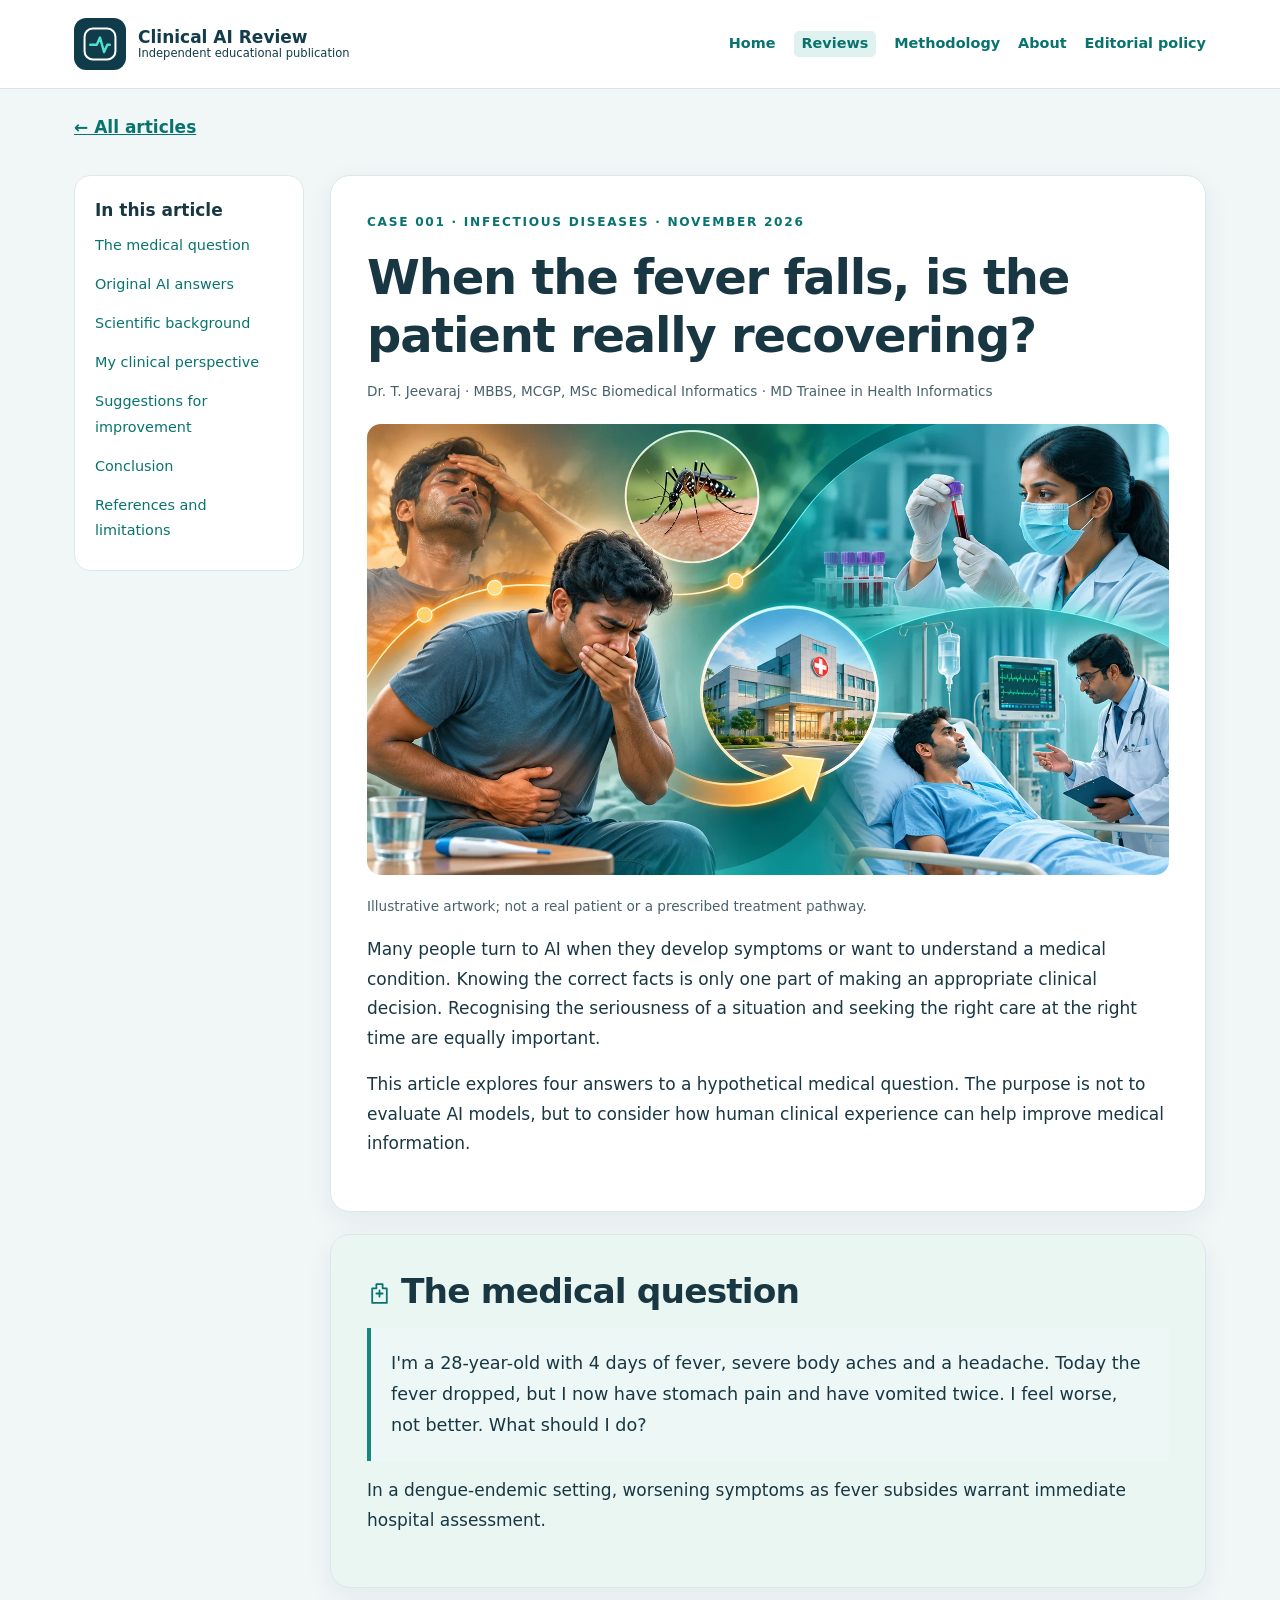
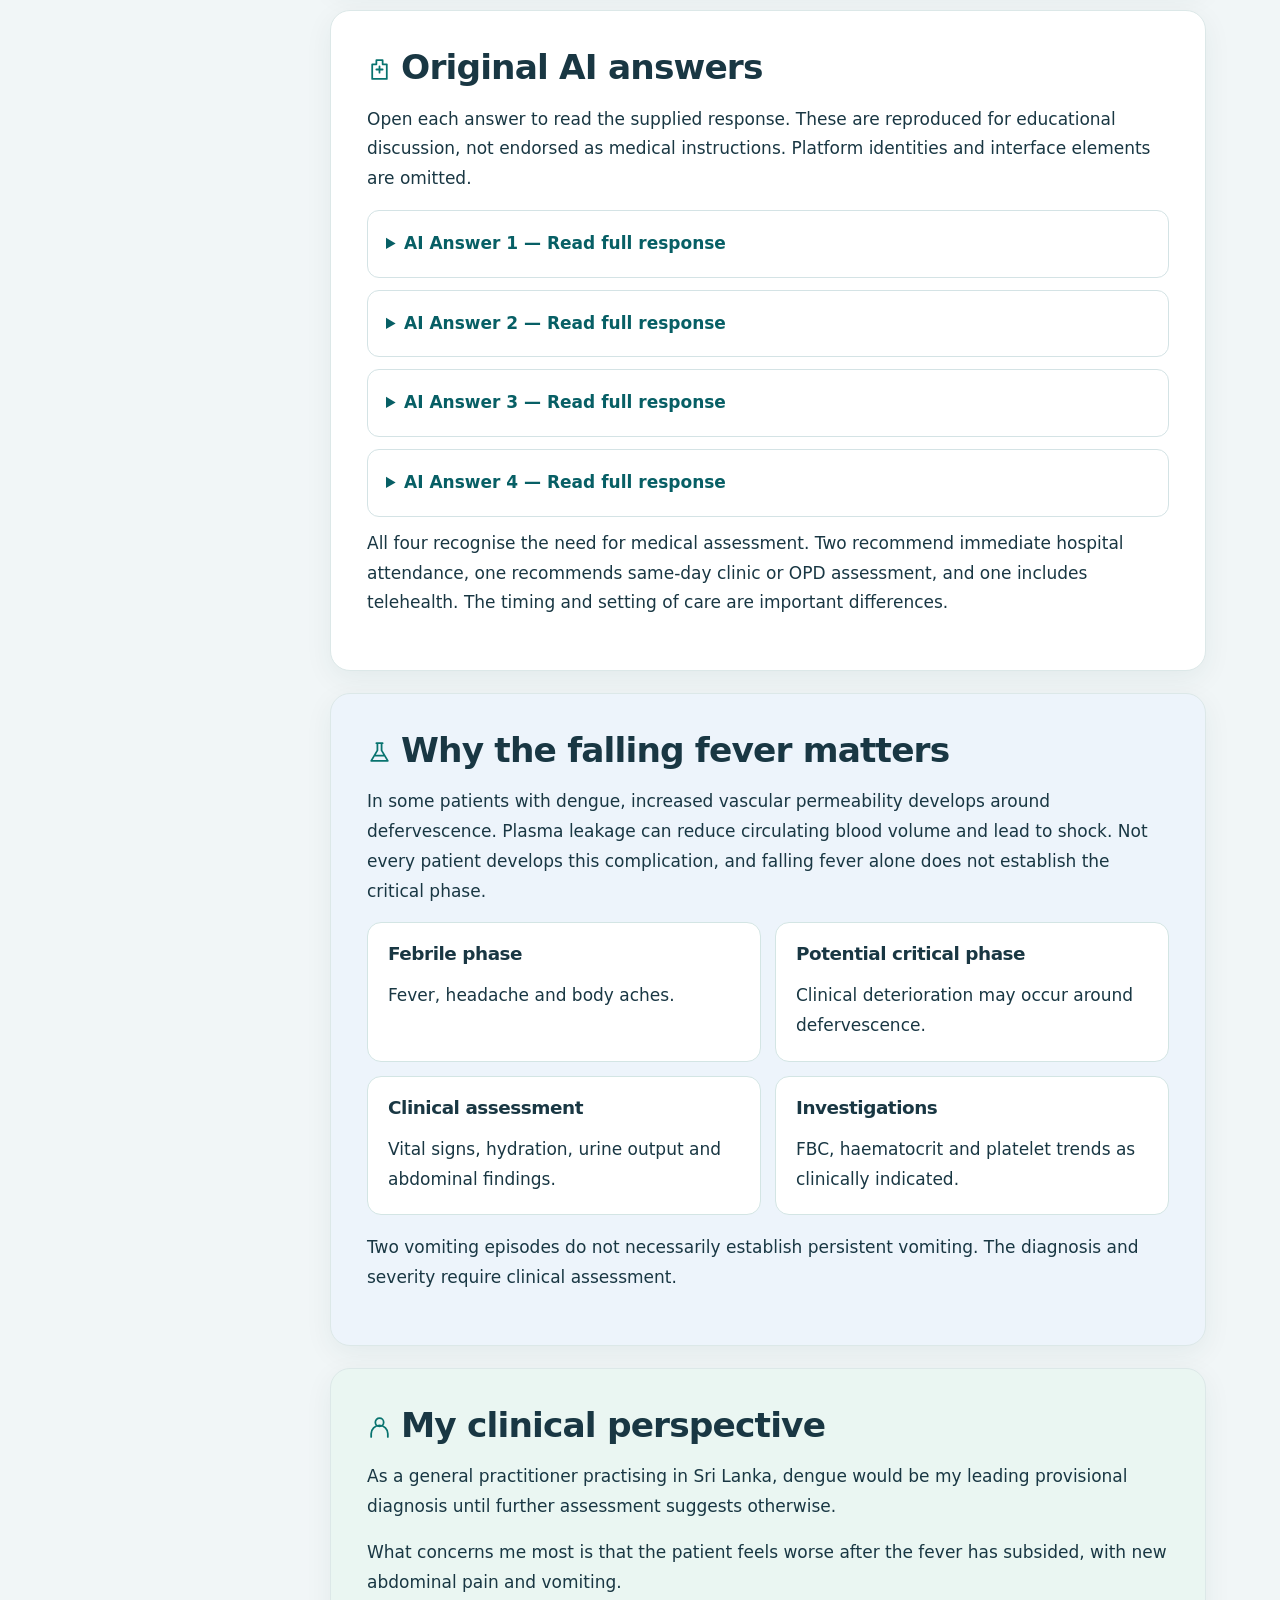
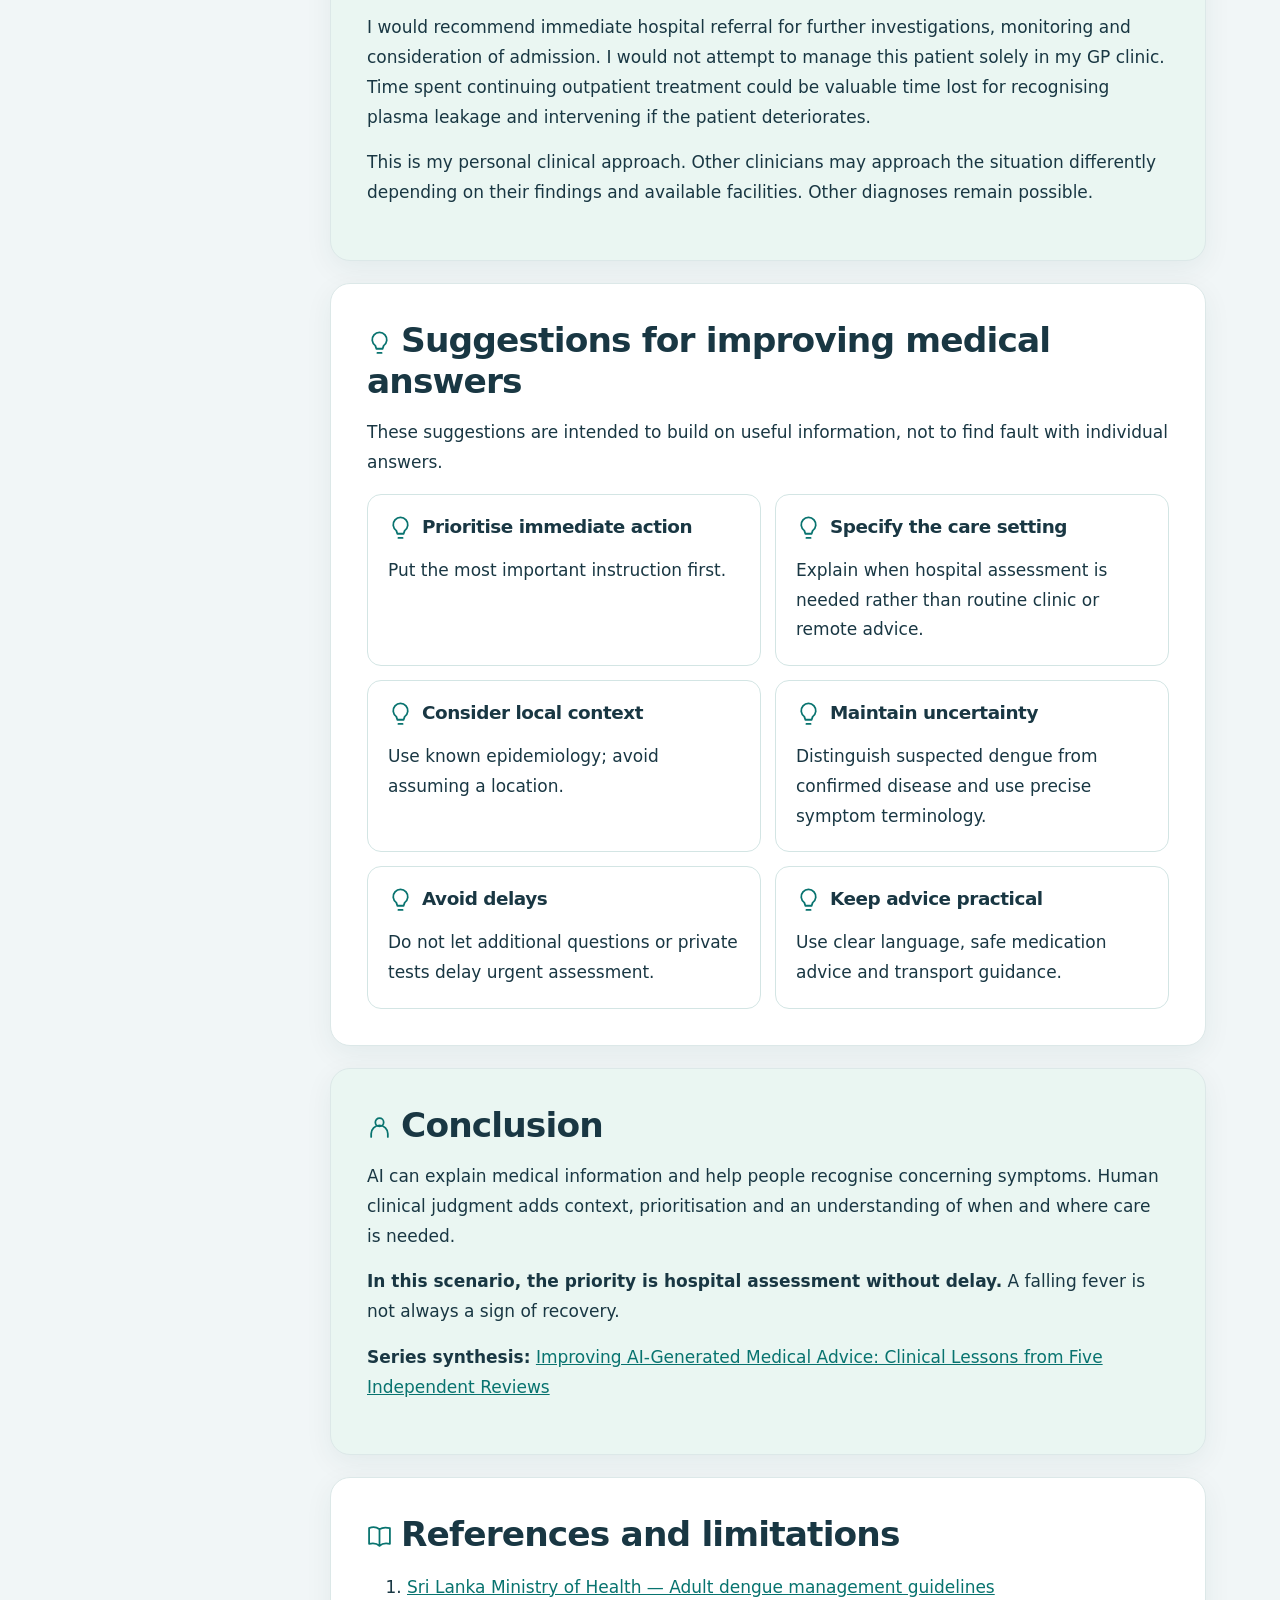
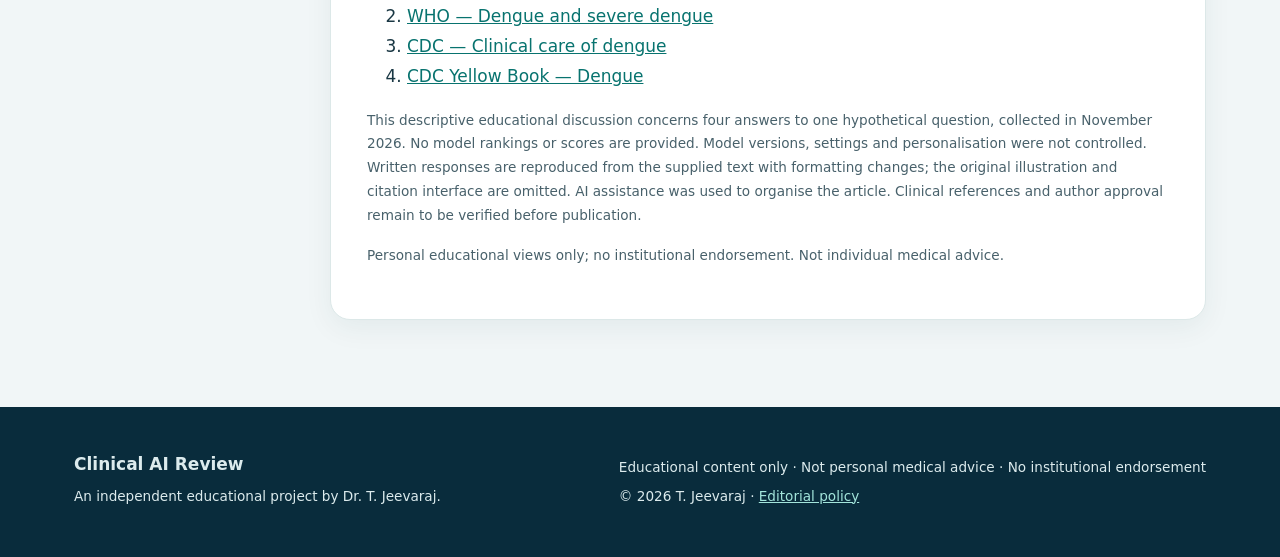
==== commit 1889c81d: "Add files via upload" ====
--- a/001.html
+++ b/001.html
@@ -2,7 +2,7 @@
 
 <html lang="en"><head>
 <!-- GA4: public pages only; no advertising personalization -->
-<meta charset="utf-8"/><meta content="width=device-width, initial-scale=1" name="viewport"/><meta content="#082b3b" name="theme-color"/><meta content="A clinical perspective on four AI-generated answers about possible dengue warning signs." name="description"/><title>When the fever falls, is the patient really recovering? | Clinical AI Review</title><link href="https://drjeevaraj.com/001.html" rel="canonical"/><link href="assets/favicon.svg" rel="icon" type="image/svg+xml"/><meta content="article" property="og:type"/><meta content="When the fever falls, is the patient really recovering?" property="og:title"/><meta content="A clinical perspective on four AI-generated answers about possible dengue warning signs." property="og:description"/><meta content="https://drjeevaraj.com/001.html" property="og:url"/><meta content="https://drjeevaraj.com/assets/001-dengue.webp" property="og:image"/><meta content="summary_large_image" name="twitter:card"/><style>*{box-sizing:border-box}html{scroll-behavior:smooth;scroll-padding-top:95px}body{margin:0;font:17px/1.75 system-ui,Segoe UI,Arial,sans-serif;color:#193743;background:#f1f6f7}a{color:#08736f}img{max-width:100%;display:block}h1,h2,h3{line-height:1.2;margin:0 0 16px;letter-spacing:-.025em}h1{font-size:clamp(2.3rem,5vw,4rem)}h2{font-size:clamp(1.5rem,3vw,2.15rem)}h3{font-size:1.15rem}p{margin:0 0 16px}.wrap{max-width:1180px;margin:auto;padding:0 24px}.header{background:white;position:sticky;top:0;z-index:10;border-bottom:1px solid #d6e4e5}.head-inner,.foot-grid{display:flex;align-items:center;justify-content:space-between;gap:24px;padding-block:18px}.brand{display:flex;align-items:center;gap:12px;text-decoration:none;color:#123b4b;font-weight:750;line-height:1.2}.brand small{display:block;font-size:.72rem;font-weight:400}.brand-symbol{background:#103b4b;color:white;border-radius:12px;padding:5px}.nav{display:flex;gap:18px;flex-wrap:wrap}.nav a{text-decoration:none;font-size:.9rem;font-weight:650}.nav [aria-current]{background:#e0f2ef;padding:0 8px;border-radius:5px}.menu-button{display:none}.skip{position:absolute;left:-9999px}.skip:focus{left:10px;top:10px;background:white;z-index:20}.hero{background:linear-gradient(120deg,#082c40,#12545c);color:white;padding:38px 0}.hero-grid{display:grid;grid-template-columns:1fr 1.2fr;gap:35px;align-items:center}.hero img{border-radius:18px;box-shadow:0 15px 35px #001d3955}.kicker{font-size:.76rem;font-weight:800;letter-spacing:.14em;text-transform:uppercase;color:#08736f}.hero .kicker{color:#9ee9df}.layout{display:grid;grid-template-columns:230px minmax(0,1fr);gap:26px;padding-block:32px 65px}.toc{position:sticky;top:105px;align-self:start;background:white;border:1px solid #dce8e8;border-radius:16px;padding:20px}.toc a{display:block;text-decoration:none;padding:7px 0;font-size:.9rem}.card{background:white;border:1px solid #dce8e8;border-radius:20px;padding:clamp(20px,4vw,36px);margin-bottom:22px;box-shadow:0 8px 28px #123b4610}.card.tint{background:#eaf6f2}.card.blue{background:#edf4fb}.meta{font-size:.85rem;color:#48616b}.cover{width:100%;border-radius:14px;margin:20px 0}.grid{display:grid;grid-template-columns:repeat(2,minmax(0,1fr));gap:14px}.tile{padding:20px;border-radius:14px;background:#fff;border:1px solid #d3e5e4}.tile p{margin:0}.icon{display:inline-flex;vertical-align:middle;margin-right:9px;color:#08736f}.icon svg{width:25px;height:25px;fill:none;stroke:currentColor;stroke-width:1.7;stroke-linecap:round;stroke-linejoin:round}blockquote{margin:15px 0;padding:20px;border-left:4px solid #15877e;background:#edf7f5;font-size:1.1rem}details{border:1px solid #d4e3e5;border-radius:12px;margin:12px 0;background:white}summary{cursor:pointer;padding:18px;font-weight:750;color:#075f65}.answer{padding:0 20px 20px;white-space:pre-wrap;overflow-wrap:anywhere;font-size:.96rem}.footer{background:#092c3c;color:#dcebed;padding:25px 0}.footer a{color:#a3e5db}.footer p{font-size:.85rem;margin:5px 0}.contact-mini{display:none}a:focus-visible,summary:focus-visible{outline:3px solid #c28a35;outline-offset:4px}@media(max-width:800px){.hero-grid,.layout{grid-template-columns:1fr}.toc{position:static}.head-inner,.foot-grid{flex-wrap:wrap}.nav{gap:12px}.grid{grid-template-columns:1fr}.header{position:static}}@media print{.header,.toc,.hero,.footer{display:none}.layout{display:block}.card{box-shadow:none;break-inside:auto}body{background:white}}</style></head><body><a class="skip" href="#main">Skip to content</a><header class="header"><div class="wrap head-inner"><a class="brand" href="index.html"><span aria-hidden="true" class="brand-symbol"><svg fill="none" height="34" viewbox="0 0 48 48" width="34"><rect height="36" rx="10" stroke="currentColor" stroke-width="2.5" width="38" x="5" y="6"></rect><path d="M13 25h8l4-9 5 18 4-9h3" stroke="#50e1ce" stroke-linecap="round" stroke-linejoin="round" stroke-width="3"></path></svg></span><span>Clinical <b>AI Review</b><small>Independent educational publication</small></span></a><nav aria-label="Main navigation" class="nav" id="nav"><a href="index.html">Home</a><a aria-current="page" href="reviews.html">Reviews</a><a href="methodology.html">Methodology</a><a href="about.html">About</a><a href="editorial-policy.html">Editorial policy</a></nav></div></header><main id="main"><div class="wrap" style="padding-top:24px"><a href="reviews.html" style="color:#08736f;font-weight:700">← All articles</a></div><div class="wrap layout"><aside aria-label="Article contents" class="toc"><strong>In this article</strong><a href="#scenario">The medical question</a><a href="#answers">Original AI answers</a><a href="#science">Scientific background</a><a href="#perspective">My clinical perspective</a><a href="#suggestions">Suggestions for improvement</a><a href="#conclusion">Conclusion</a><a href="#references">References and limitations</a></aside><article><section class="card"><p class="kicker">Case 001 · Infectious diseases · November 2026</p><h2 style="font-size:clamp(2rem,4vw,3rem)">When the fever falls, is the patient really recovering?</h2><p class="meta">Dr. T. Jeevaraj · MBBS, MCGP, MSc Biomedical Informatics · MD Trainee in Health Informatics</p><img alt="Illustrative journey from fever and abdominal symptoms to hospital assessment and monitoring" class="cover" src="assets/001-dengue.webp"/><p class="meta">Illustrative artwork; not a real patient or a prescribed treatment pathway.</p><p>Many people turn to AI when they develop symptoms or want to understand a medical condition. Knowing the correct facts is only one part of making an appropriate clinical decision. Recognising the seriousness of a situation and seeking the right care at the right time are equally important.</p><p>This article explores four answers to a hypothetical medical question. The purpose is not to evaluate AI models, but to consider how human clinical experience can help improve medical information.</p></section><section class="card tint" id="scenario"><h2><span aria-hidden="true" class="icon"><svg viewbox="0 0 24 24"><path d="M9 3h6v4h4v14H5V7h4z M9 12h6 M12 9v6"></path></svg></span>The medical question</h2><blockquote>I'm a 28-year-old with 4 days of fever, severe body aches and a headache. Today the fever dropped, but I now have stomach pain and have vomited twice. I feel worse, not better. What should I do?</blockquote><p>In a dengue-endemic setting, worsening symptoms as fever subsides warrant immediate hospital assessment.</p></section><section class="card" id="answers"><h2><span aria-hidden="true" class="icon"><svg viewbox="0 0 24 24"><path d="M9 3h6v4h4v14H5V7h4z M9 12h6 M12 9v6"></path></svg></span>Original AI answers</h2><p>Open each answer to read the supplied response. These are reproduced for educational discussion, not endorsed as medical instructions. Platform identities and interface elements are omitted.</p><details><summary>AI Answer 1 — Read full response</summary><div class="answer">Urgent medical attention needed – go to hospital now
+<meta charset="utf-8"/><meta content="width=device-width, initial-scale=1" name="viewport"/><meta content="#082b3b" name="theme-color"/><meta content="A clinical perspective on four AI-generated answers about possible dengue warning signs." name="description"/><title>When the fever falls, is the patient really recovering? | Clinical AI Review</title><link href="https://drjeevaraj.com/001.html" rel="canonical"/><link href="assets/favicon.svg" rel="icon" type="image/svg+xml"/><meta content="article" property="og:type"/><meta content="When the fever falls, is the patient really recovering?" property="og:title"/><meta content="A clinical perspective on four AI-generated answers about possible dengue warning signs." property="og:description"/><meta content="https://drjeevaraj.com/001.html" property="og:url"/><meta content="https://drjeevaraj.com/assets/001-dengue.webp" property="og:image"/><meta content="summary_large_image" name="twitter:card"/><style>*{box-sizing:border-box}html{scroll-behavior:smooth;scroll-padding-top:95px}body{margin:0;font:17px/1.75 system-ui,Segoe UI,Arial,sans-serif;color:#193743;background:#f1f6f7}a{color:#08736f}img{max-width:100%;display:block}h1,h2,h3{line-height:1.2;margin:0 0 16px;letter-spacing:-.025em}h1{font-size:clamp(2.3rem,5vw,4rem)}h2{font-size:clamp(1.5rem,3vw,2.15rem)}h3{font-size:1.15rem}p{margin:0 0 16px}.wrap{max-width:1180px;margin:auto;padding:0 24px}.header{background:white;position:sticky;top:0;z-index:10;border-bottom:1px solid #d6e4e5}.head-inner,.foot-grid{display:flex;align-items:center;justify-content:space-between;gap:24px;padding-block:18px}.brand{display:flex;align-items:center;gap:12px;text-decoration:none;color:#123b4b;font-weight:750;line-height:1.2}.brand small{display:block;font-size:.72rem;font-weight:400}.brand-symbol{background:#103b4b;color:white;border-radius:12px;padding:5px}.nav{display:flex;gap:18px;flex-wrap:wrap}.nav a{text-decoration:none;font-size:.9rem;font-weight:650}.nav [aria-current]{background:#e0f2ef;padding:0 8px;border-radius:5px}.menu-button{display:none}.skip{position:absolute;left:-9999px}.skip:focus{left:10px;top:10px;background:white;z-index:20}.hero{background:linear-gradient(120deg,#082c40,#12545c);color:white;padding:38px 0}.hero-grid{display:grid;grid-template-columns:1fr 1.2fr;gap:35px;align-items:center}.hero img{border-radius:18px;box-shadow:0 15px 35px #001d3955}.kicker{font-size:.76rem;font-weight:800;letter-spacing:.14em;text-transform:uppercase;color:#08736f}.hero .kicker{color:#9ee9df}.layout{display:grid;grid-template-columns:230px minmax(0,1fr);gap:26px;padding-block:32px 65px}.toc{position:sticky;top:105px;align-self:start;background:white;border:1px solid #dce8e8;border-radius:16px;padding:20px}.toc a{display:block;text-decoration:none;padding:7px 0;font-size:.9rem}.card{background:white;border:1px solid #dce8e8;border-radius:20px;padding:clamp(20px,4vw,36px);margin-bottom:22px;box-shadow:0 8px 28px #123b4610}.card.tint{background:#eaf6f2}.card.blue{background:#edf4fb}.meta{font-size:.85rem;color:#48616b}.cover{width:100%;border-radius:14px;margin:20px 0}.grid{display:grid;grid-template-columns:repeat(2,minmax(0,1fr));gap:14px}.tile{padding:20px;border-radius:14px;background:#fff;border:1px solid #d3e5e4}.tile p{margin:0}.icon{display:inline-flex;vertical-align:middle;margin-right:9px;color:#08736f}.icon svg{width:25px;height:25px;fill:none;stroke:currentColor;stroke-width:1.7;stroke-linecap:round;stroke-linejoin:round}blockquote{margin:15px 0;padding:20px;border-left:4px solid #15877e;background:#edf7f5;font-size:1.1rem}details{border:1px solid #d4e3e5;border-radius:12px;margin:12px 0;background:white}summary{cursor:pointer;padding:18px;font-weight:750;color:#075f65}.answer{padding:0 20px 20px;white-space:pre-wrap;overflow-wrap:anywhere;font-size:.96rem}.footer{background:#092c3c;color:#dcebed;padding:25px 0}.footer a{color:#a3e5db}.footer p{font-size:.85rem;margin:5px 0}.contact-mini{display:none}a:focus-visible,summary:focus-visible{outline:3px solid #c28a35;outline-offset:4px}@media(max-width:800px){.hero-grid,.layout{grid-template-columns:1fr}.toc{position:static}.head-inner,.foot-grid{flex-wrap:wrap}.nav{gap:12px}.grid{grid-template-columns:1fr}.header{position:static}}@media print{.header,.toc,.hero,.footer{display:none}.layout{display:block}.card{box-shadow:none;break-inside:auto}body{background:white}}</style><style id="consistent-brand-logo">.brand .brand-symbol,.brand .brand-mark{display:inline-flex!important;align-items:center!important;justify-content:center!important;width:52px!important;height:52px!important;min-width:52px!important;flex:0 0 52px!important;padding:0!important;background:transparent!important;border:0!important;border-radius:15px!important;box-shadow:none!important}.brand .brand-symbol svg,.brand .brand-mark svg{display:block!important;width:100%!important;height:100%!important;max-width:none!important}@media(max-width:540px){.brand .brand-symbol,.brand .brand-mark{width:42px!important;height:42px!important;min-width:42px!important;flex-basis:42px!important}}</style></head><body><a class="skip" href="#main">Skip to content</a><header class="header"><div class="wrap head-inner"><a class="brand" href="index.html"><span aria-hidden="true" class="brand-symbol"><svg xmlns="http://www.w3.org/2000/svg" width="52" height="52" viewBox="0 0 64 64" aria-hidden="true" focusable="false"><rect width="64" height="64" rx="15" fill="#103b4b"/><rect x="13" y="13" width="38" height="38" rx="10" fill="none" stroke="#fff" stroke-width="2.5"/><path d="M20 33h8l4-9 5 18 4-9h3" fill="none" stroke="#50e1ce" stroke-width="3" stroke-linecap="round" stroke-linejoin="round"/></svg></span><span>Clinical <b>AI Review</b><small>Independent educational publication</small></span></a><nav aria-label="Main navigation" class="nav" id="nav"><a href="index.html">Home</a><a aria-current="page" href="reviews.html">Reviews</a><a href="methodology.html">Methodology</a><a href="about.html">About</a><a href="editorial-policy.html">Editorial policy</a></nav></div></header><main id="main"><div class="wrap" style="padding-top:24px"><a href="reviews.html" style="color:#08736f;font-weight:700">← All articles</a></div><div class="wrap layout"><aside aria-label="Article contents" class="toc"><strong>In this article</strong><a href="#scenario">The medical question</a><a href="#answers">Original AI answers</a><a href="#science">Scientific background</a><a href="#perspective">My clinical perspective</a><a href="#suggestions">Suggestions for improvement</a><a href="#conclusion">Conclusion</a><a href="#references">References and limitations</a></aside><article><section class="card"><p class="kicker">Case 001 · Infectious diseases · November 2026</p><h2 style="font-size:clamp(2rem,4vw,3rem)">When the fever falls, is the patient really recovering?</h2><p class="meta">Dr. T. Jeevaraj · MBBS, MCGP, MSc Biomedical Informatics · MD Trainee in Health Informatics</p><img alt="Illustrative journey from fever and abdominal symptoms to hospital assessment and monitoring" class="cover" src="assets/001-dengue.webp"/><p class="meta">Illustrative artwork; not a real patient or a prescribed treatment pathway.</p><p>Many people turn to AI when they develop symptoms or want to understand a medical condition. Knowing the correct facts is only one part of making an appropriate clinical decision. Recognising the seriousness of a situation and seeking the right care at the right time are equally important.</p><p>This article explores four answers to a hypothetical medical question. The purpose is not to evaluate AI models, but to consider how human clinical experience can help improve medical information.</p></section><section class="card tint" id="scenario"><h2><span aria-hidden="true" class="icon"><svg viewbox="0 0 24 24"><path d="M9 3h6v4h4v14H5V7h4z M9 12h6 M12 9v6"></path></svg></span>The medical question</h2><blockquote>I'm a 28-year-old with 4 days of fever, severe body aches and a headache. Today the fever dropped, but I now have stomach pain and have vomited twice. I feel worse, not better. What should I do?</blockquote><p>In a dengue-endemic setting, worsening symptoms as fever subsides warrant immediate hospital assessment.</p></section><section class="card" id="answers"><h2><span aria-hidden="true" class="icon"><svg viewbox="0 0 24 24"><path d="M9 3h6v4h4v14H5V7h4z M9 12h6 M12 9v6"></path></svg></span>Original AI answers</h2><p>Open each answer to read the supplied response. These are reproduced for educational discussion, not endorsed as medical instructions. Platform identities and interface elements are omitted.</p><details><summary>AI Answer 1 — Read full response</summary><div class="answer">Urgent medical attention needed – go to hospital now
 
 I am concerned about your symptoms, particularly the combination of:
 Four days of fever.
